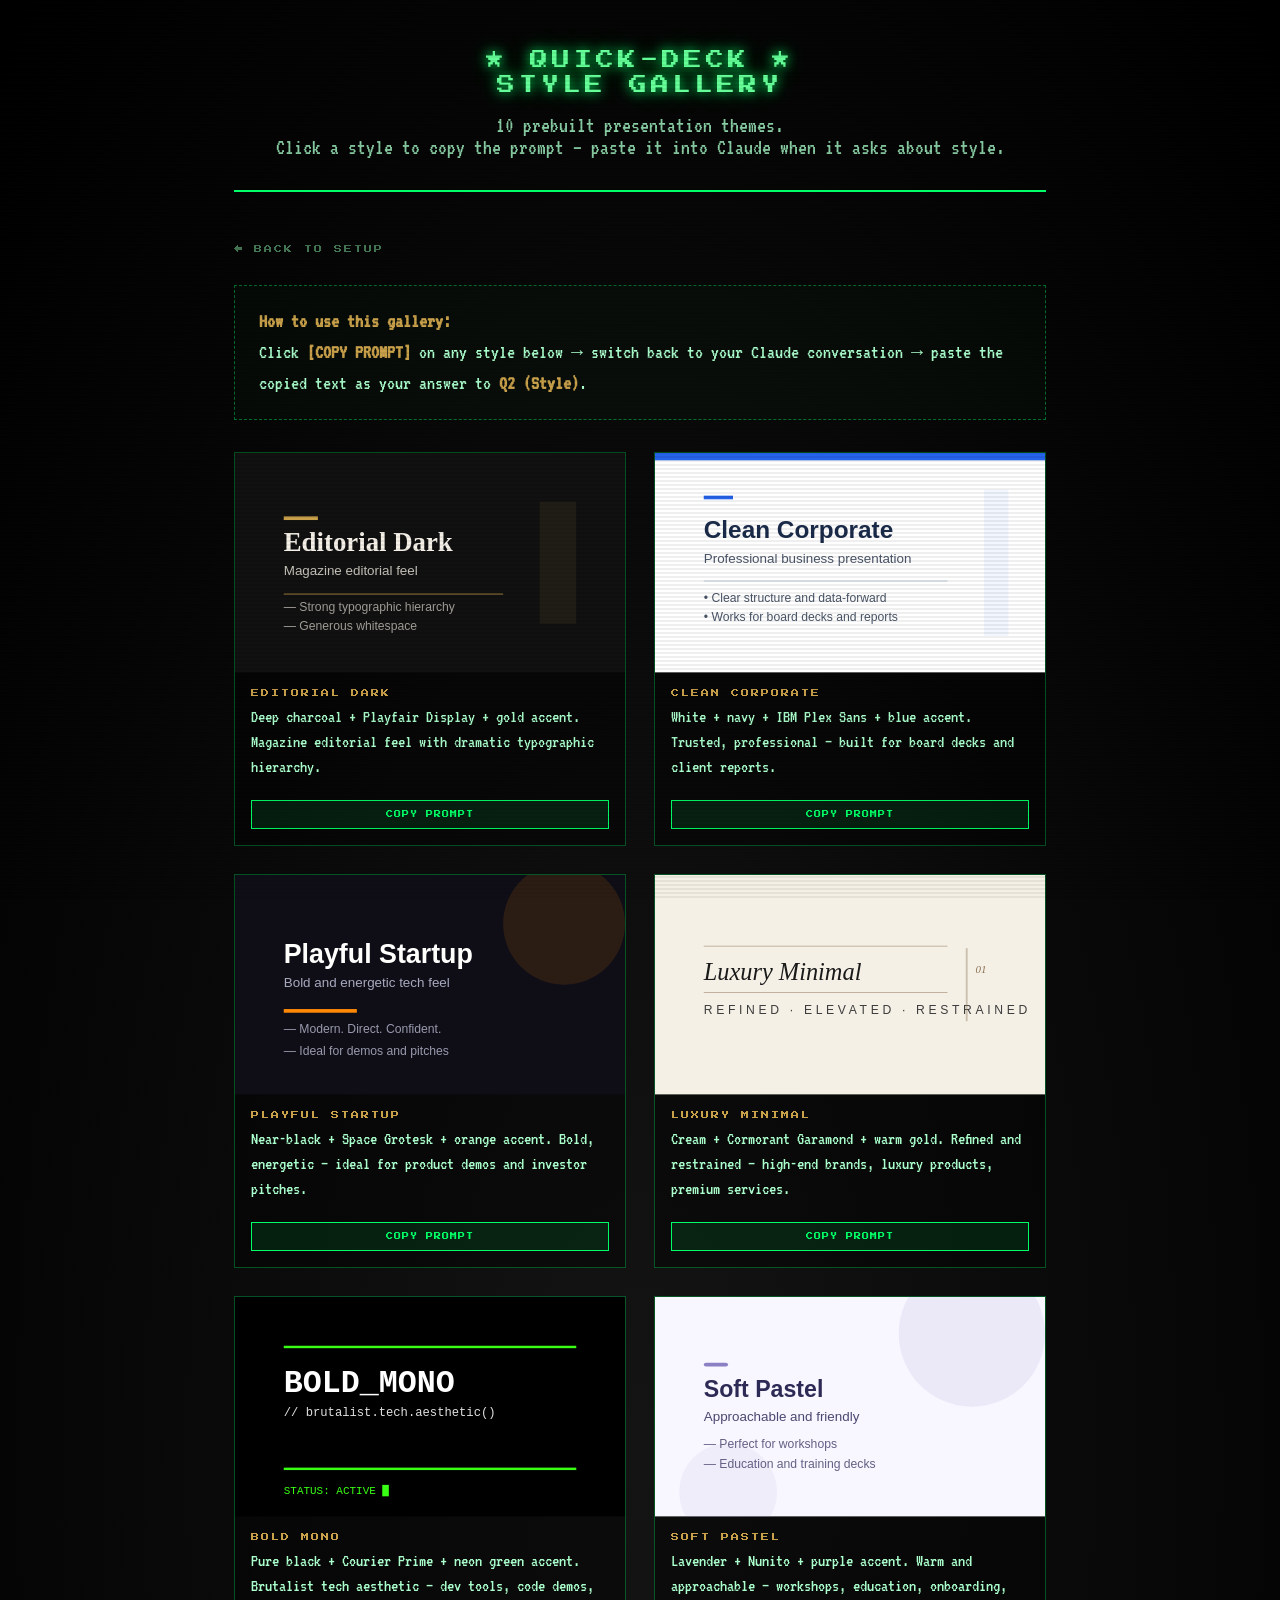
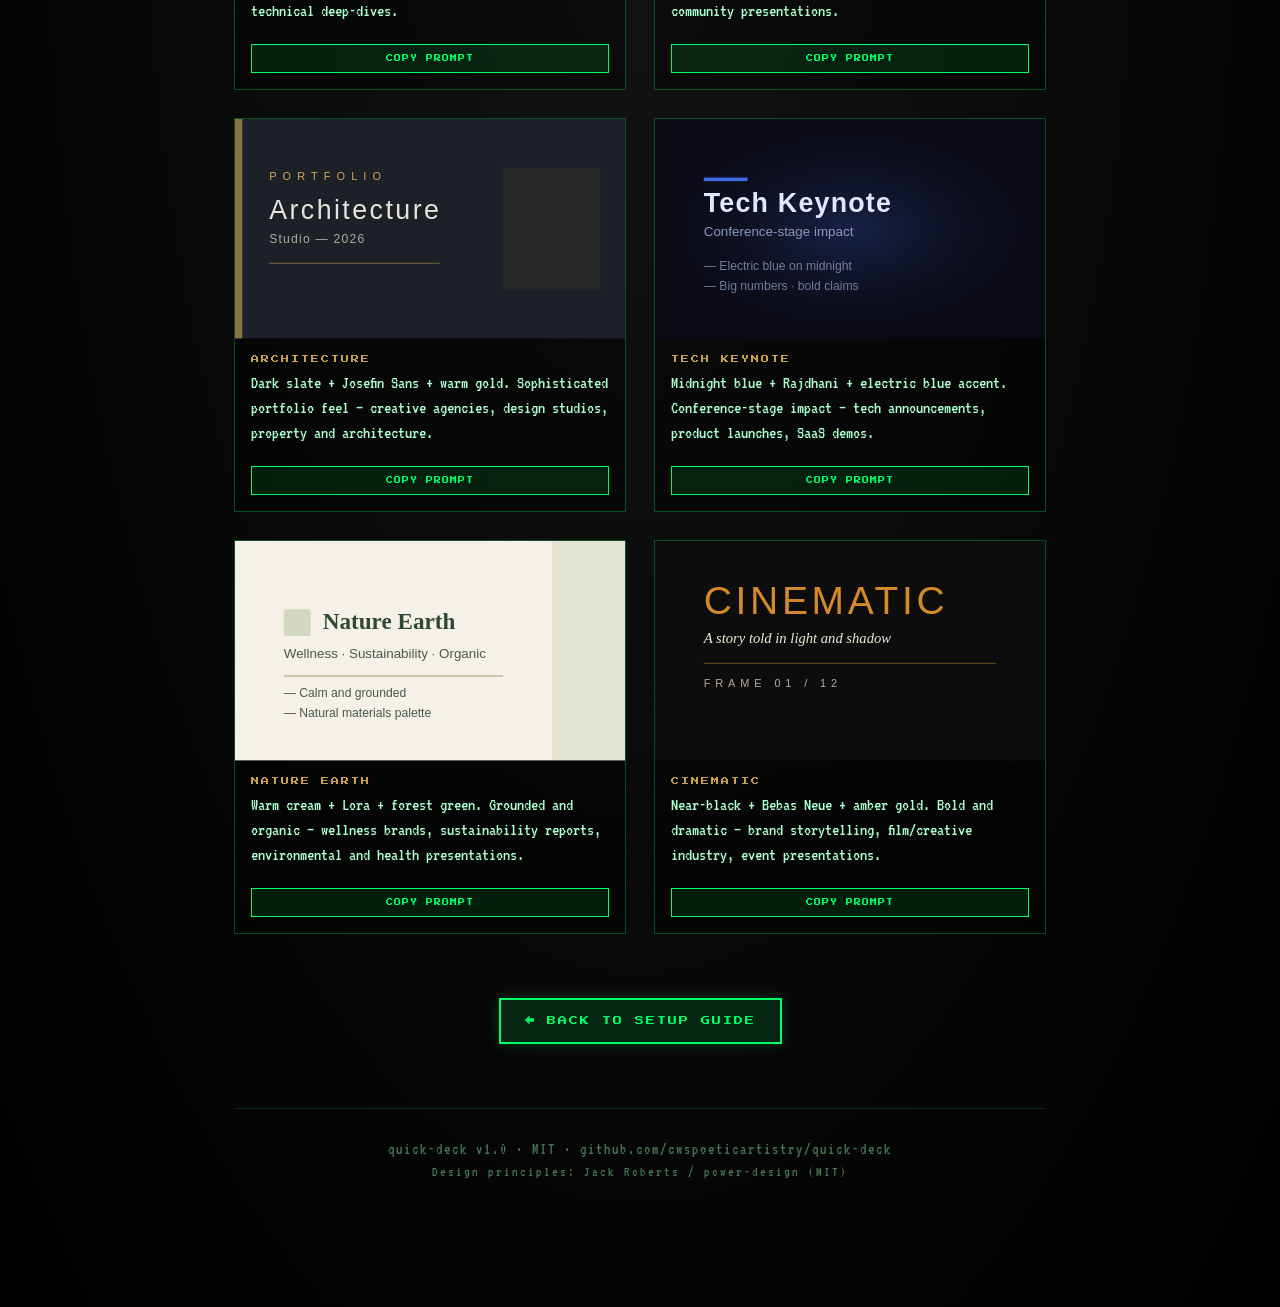
==== docs/styles.html @ 5f42e937 "Initial quick-deck skill + setup site Three artefacts: quick-deck.md (portable skill), docs/index.ht" ====
<!DOCTYPE html>
<html lang="en">
<head>
<meta charset="utf-8">
<meta name="viewport" content="width=device-width, initial-scale=1">
<title>quick-deck — Style Gallery</title>
<link rel="stylesheet" href="style.css">
<style>
.gallery-grid {
  display: grid;
  grid-template-columns: repeat(auto-fill, minmax(340px, 1fr));
  gap: 28px;
  margin-top: 24px;
}
.style-card {
  border: 1px solid rgba(0,255,102,0.3);
  overflow: hidden;
  background: rgba(0,0,0,0.4);
  display: flex;
  flex-direction: column;
  transition: border-color 0.15s, box-shadow 0.15s;
  cursor: pointer;
}
.style-card:hover {
  border-color: #c9a14a;
  box-shadow: 0 0 20px rgba(201,161,74,0.2);
}
.style-thumb {
  width: 100%;
  display: block;
  aspect-ratio: 16/9;
}
.style-info {
  padding: 16px;
  flex: 1;
  display: flex;
  flex-direction: column;
  gap: 8px;
}
.style-name {
  font-family: 'Press Start 2P', monospace;
  font-size: 8px;
  letter-spacing: 2px;
  color: #c9a14a;
}
.style-desc { font-size: 18px; color: #aaffcc; line-height: 1.4; }
.style-copy-btn {
  margin-top: 12px;
  font-family: 'Press Start 2P', monospace;
  font-size: 7px;
  letter-spacing: 1px;
  background: rgba(0,255,102,0.1);
  border: 1px solid #00ff66;
  color: #00ff66;
  padding: 10px 14px;
  cursor: pointer;
  width: 100%;
  text-align: center;
  transition: background 0.15s;
}
.style-copy-btn:hover { background: rgba(0,255,102,0.25); }
.style-copy-btn.copied { color: #c9a14a; border-color: #c9a14a; }
.instruction-banner {
  border: 1px dashed rgba(0,255,102,0.4);
  padding: 20px 24px;
  margin-bottom: 32px;
  font-size: 20px;
  color: #aaffcc;
  line-height: 1.55;
  background: rgba(0,255,102,0.02);
}
.instruction-banner strong { color: #c9a14a; }
.back-link {
  display: inline-block;
  font-family: 'Press Start 2P', monospace;
  font-size: 8px;
  color: #447755;
  text-decoration: none;
  letter-spacing: 2px;
  margin-bottom: 32px;
}
.back-link:hover { color: #00ff66; }
</style>
</head>
<body>
<div class="page">

  <header class="site-header">
    <div class="site-title">★ QUICK-DECK ★<br>STYLE GALLERY</div>
    <p class="site-sub">10 prebuilt presentation themes.<br>Click a style to copy the prompt — paste it into Claude when it asks about style.</p>
  </header>

  <a class="back-link" href="index.html">← BACK TO SETUP</a>

  <div class="instruction-banner">
    <strong>How to use this gallery:</strong><br>
    Click <strong>[COPY PROMPT]</strong> on any style below → switch back to your Claude conversation → paste the copied text as your answer to <strong>Q2 (Style)</strong>.
  </div>

  <div class="gallery-grid">

    <!-- 1. EDITORIAL DARK -->
    <div class="style-card">
      <svg class="style-thumb" viewBox="0 0 320 180" xmlns="http://www.w3.org/2000/svg">
        <rect width="320" height="180" fill="#111111"/>
        <rect x="40" y="52" width="28" height="3" fill="#c9a14a"/>
        <text x="40" y="80" font-family="Georgia,serif" font-size="22" fill="#f5f0e8" font-weight="bold">Editorial Dark</text>
        <text x="40" y="100" font-family="Arial,sans-serif" font-size="11" fill="#c8c4bc">Magazine editorial feel</text>
        <rect x="40" y="115" width="180" height="1.5" fill="#c9a14a" opacity="0.4"/>
        <text x="40" y="130" font-family="Arial,sans-serif" font-size="10" fill="#c8c4bc" opacity="0.8">— Strong typographic hierarchy</text>
        <text x="40" y="145" font-family="Arial,sans-serif" font-size="10" fill="#c8c4bc" opacity="0.8">— Generous whitespace</text>
        <rect x="250" y="40" width="30" height="100" fill="#c9a14a" opacity="0.08"/>
      </svg>
      <div class="style-info">
        <div class="style-name">EDITORIAL DARK</div>
        <div class="style-desc">Deep charcoal + Playfair Display + gold accent. Magazine editorial feel with dramatic typographic hierarchy.</div>
        <button class="style-copy-btn" onclick="copyStyle(this, 'Use the &quot;Editorial Dark&quot; style: deep charcoal (#111111) background, Playfair Display headings (cream #f5f0e8), Inter body text (warm gray #c8c4bc), gold accent (#c9a14a). Magazine editorial feel, generous whitespace, strong typographic hierarchy.')">COPY PROMPT</button>
      </div>
    </div>

    <!-- 2. CLEAN CORPORATE -->
    <div class="style-card">
      <svg class="style-thumb" viewBox="0 0 320 180" xmlns="http://www.w3.org/2000/svg">
        <rect width="320" height="180" fill="#ffffff"/>
        <rect x="0" y="0" width="320" height="6" fill="#2563eb"/>
        <rect x="40" y="35" width="24" height="3" fill="#2563eb"/>
        <text x="40" y="70" font-family="Arial,sans-serif" font-size="20" fill="#1a2b4a" font-weight="bold">Clean Corporate</text>
        <text x="40" y="90" font-family="Arial,sans-serif" font-size="11" fill="#4a5568">Professional business presentation</text>
        <line x1="40" y1="105" x2="240" y2="105" stroke="#e2e8f0" stroke-width="1.5"/>
        <text x="40" y="122" font-family="Arial,sans-serif" font-size="10" fill="#4a5568">• Clear structure and data-forward</text>
        <text x="40" y="138" font-family="Arial,sans-serif" font-size="10" fill="#4a5568">• Works for board decks and reports</text>
        <rect x="270" y="30" width="20" height="120" fill="#2563eb" opacity="0.06"/>
      </svg>
      <div class="style-info">
        <div class="style-name">CLEAN CORPORATE</div>
        <div class="style-desc">White + navy + IBM Plex Sans + blue accent. Trusted, professional — built for board decks and client reports.</div>
        <button class="style-copy-btn" onclick="copyStyle(this, 'Use the &quot;Clean Corporate&quot; style: white (#ffffff) background, IBM Plex Sans headings (dark navy #1a2b4a), body text slate gray (#4a5568), blue accent (#2563eb). Professional business feel, clean lines, data-forward layout.')">COPY PROMPT</button>
      </div>
    </div>

    <!-- 3. PLAYFUL STARTUP -->
    <div class="style-card">
      <svg class="style-thumb" viewBox="0 0 320 180" xmlns="http://www.w3.org/2000/svg">
        <rect width="320" height="180" fill="#0f0e17"/>
        <circle cx="270" cy="40" r="50" fill="#ff8906" opacity="0.12"/>
        <text x="40" y="72" font-family="Arial,sans-serif" font-size="22" fill="#fffffe" font-weight="bold">Playful Startup</text>
        <text x="40" y="92" font-family="Arial,sans-serif" font-size="11" fill="#a7a9be">Bold and energetic tech feel</text>
        <rect x="40" y="110" width="60" height="3" fill="#ff8906"/>
        <text x="40" y="130" font-family="Arial,sans-serif" font-size="10" fill="#a7a9be" opacity="0.9">— Modern. Direct. Confident.</text>
        <text x="40" y="148" font-family="Arial,sans-serif" font-size="10" fill="#a7a9be" opacity="0.9">— Ideal for demos and pitches</text>
      </svg>
      <div class="style-info">
        <div class="style-name">PLAYFUL STARTUP</div>
        <div class="style-desc">Near-black + Space Grotesk + orange accent. Bold, energetic — ideal for product demos and investor pitches.</div>
        <button class="style-copy-btn" onclick="copyStyle(this, 'Use the &quot;Playful Startup&quot; style: near-black (#0f0e17) background, Space Grotesk headings (off-white #fffffe), body text muted blue-gray (#a7a9be), orange accent (#ff8906). Bold and energetic tech feel, confident layouts, ideal for demos and pitches.')">COPY PROMPT</button>
      </div>
    </div>

    <!-- 4. LUXURY MINIMAL -->
    <div class="style-card">
      <svg class="style-thumb" viewBox="0 0 320 180" xmlns="http://www.w3.org/2000/svg">
        <rect width="320" height="180" fill="#f5f0e6"/>
        <rect x="40" y="58" width="200" height="0.8" fill="#8b7355" opacity="0.5"/>
        <text x="40" y="86" font-family="Georgia,serif" font-size="20" fill="#1a1a1a" font-style="italic">Luxury Minimal</text>
        <rect x="40" y="96" width="200" height="0.8" fill="#8b7355" opacity="0.5"/>
        <text x="40" y="114" font-family="Arial,sans-serif" font-size="10" fill="#3d3d3d" letter-spacing="3">REFINED · ELEVATED · RESTRAINED</text>
        <rect x="255" y="60" width="1.5" height="60" fill="#8b7355" opacity="0.4"/>
        <text x="263" y="80" font-family="Georgia,serif" font-size="9" fill="#8b7355" font-style="italic">01</text>
      </svg>
      <div class="style-info">
        <div class="style-name">LUXURY MINIMAL</div>
        <div class="style-desc">Cream + Cormorant Garamond + warm gold. Refined and restrained — high-end brands, luxury products, premium services.</div>
        <button class="style-copy-btn" onclick="copyStyle(this, 'Use the &quot;Luxury Minimal&quot; style: warm cream (#f5f0e6) background, Cormorant Garamond headings (near-black #1a1a1a), Montserrat body text (charcoal #3d3d3d), warm taupe accent (#8b7355). Refined, restrained, elevated — ideal for luxury brands and premium services.')">COPY PROMPT</button>
      </div>
    </div>

    <!-- 5. BOLD MONO -->
    <div class="style-card">
      <svg class="style-thumb" viewBox="0 0 320 180" xmlns="http://www.w3.org/2000/svg">
        <rect width="320" height="180" fill="#000000"/>
        <rect x="40" y="40" width="240" height="2" fill="#39ff14"/>
        <text x="40" y="78" font-family="Courier New,monospace" font-size="26" fill="#ffffff" font-weight="bold">BOLD_MONO</text>
        <text x="40" y="98" font-family="Courier New,monospace" font-size="10" fill="#e0e0e0">// brutalist.tech.aesthetic()</text>
        <rect x="40" y="140" width="240" height="2" fill="#39ff14"/>
        <text x="40" y="162" font-family="Courier New,monospace" font-size="9" fill="#39ff14">STATUS: ACTIVE █</text>
      </svg>
      <div class="style-info">
        <div class="style-name">BOLD MONO</div>
        <div class="style-desc">Pure black + Courier Prime + neon green accent. Brutalist tech aesthetic — dev tools, code demos, technical deep-dives.</div>
        <button class="style-copy-btn" onclick="copyStyle(this, 'Use the &quot;Bold Mono&quot; style: pure black (#000000) background, Courier Prime headings (white #ffffff), body text light gray (#e0e0e0), neon green accent (#39ff14). Brutalist monospace aesthetic, minimal decoration, high contrast. Ideal for technical and developer-focused presentations.')">COPY PROMPT</button>
      </div>
    </div>

    <!-- 6. SOFT PASTEL -->
    <div class="style-card">
      <svg class="style-thumb" viewBox="0 0 320 180" xmlns="http://www.w3.org/2000/svg">
        <rect width="320" height="180" fill="#f8f6ff"/>
        <circle cx="260" cy="30" r="60" fill="#8b80c4" opacity="0.12"/>
        <circle cx="60" cy="160" r="40" fill="#8b80c4" opacity="0.08"/>
        <rect x="40" y="54" width="20" height="3" fill="#8b80c4" rx="2"/>
        <text x="40" y="82" font-family="Arial,sans-serif" font-size="19" fill="#2d2b55" font-weight="600">Soft Pastel</text>
        <text x="40" y="102" font-family="Arial,sans-serif" font-size="11" fill="#4a4870">Approachable and friendly</text>
        <text x="40" y="124" font-family="Arial,sans-serif" font-size="10" fill="#4a4870" opacity="0.85">— Perfect for workshops</text>
        <text x="40" y="140" font-family="Arial,sans-serif" font-size="10" fill="#4a4870" opacity="0.85">— Education and training decks</text>
      </svg>
      <div class="style-info">
        <div class="style-name">SOFT PASTEL</div>
        <div class="style-desc">Lavender + Nunito + purple accent. Warm and approachable — workshops, education, onboarding, community presentations.</div>
        <button class="style-copy-btn" onclick="copyStyle(this, 'Use the &quot;Soft Pastel&quot; style: soft lavender-white (#f8f6ff) background, Nunito headings (deep purple #2d2b55), DM Sans body text (medium purple #4a4870), muted purple accent (#8b80c4). Approachable, friendly, warm — ideal for workshops, education, and training decks.')">COPY PROMPT</button>
      </div>
    </div>

    <!-- 7. ARCHITECTURE -->
    <div class="style-card">
      <svg class="style-thumb" viewBox="0 0 320 180" xmlns="http://www.w3.org/2000/svg">
        <rect width="320" height="180" fill="#1c2128"/>
        <rect x="0" y="0" width="6" height="180" fill="#d4a853" opacity="0.6"/>
        <text x="28" y="50" font-family="Arial,sans-serif" font-size="9" fill="#d4a853" letter-spacing="5" text-transform="uppercase">PORTFOLIO</text>
        <text x="28" y="82" font-family="Arial,sans-serif" font-size="22" fill="#e8e3d8" font-weight="300" letter-spacing="2">Architecture</text>
        <text x="28" y="102" font-family="Arial,sans-serif" font-size="10" fill="#b0aa9e" letter-spacing="1">Studio — 2026</text>
        <rect x="28" y="118" width="140" height="0.8" fill="#d4a853" opacity="0.5"/>
        <rect x="220" y="40" width="80" height="100" fill="#d4a853" opacity="0.05"/>
      </svg>
      <div class="style-info">
        <div class="style-name">ARCHITECTURE</div>
        <div class="style-desc">Dark slate + Josefin Sans + warm gold. Sophisticated portfolio feel — creative agencies, design studios, property and architecture.</div>
        <button class="style-copy-btn" onclick="copyStyle(this, 'Use the &quot;Architecture&quot; style: dark slate (#1c2128) background, Josefin Sans headings (warm white #e8e3d8), body text warm gray (#b0aa9e), gold accent (#d4a853). Sophisticated editorial portfolio feel with clean geometric lines. Ideal for creative agencies, design studios, and architecture presentations.')">COPY PROMPT</button>
      </div>
    </div>

    <!-- 8. TECH KEYNOTE -->
    <div class="style-card">
      <svg class="style-thumb" viewBox="0 0 320 180" xmlns="http://www.w3.org/2000/svg">
        <rect width="320" height="180" fill="#0a0a14"/>
        <defs>
          <radialGradient id="tg" cx="50%" cy="50%" r="60%">
            <stop offset="0%" stop-color="#4169e1" stop-opacity="0.25"/>
            <stop offset="100%" stop-color="#0a0a14" stop-opacity="0"/>
          </radialGradient>
        </defs>
        <rect width="320" height="180" fill="url(#tg)"/>
        <rect x="40" y="48" width="36" height="3" fill="#4169e1"/>
        <text x="40" y="76" font-family="Arial,sans-serif" font-size="22" fill="#e0e8ff" font-weight="700" letter-spacing="1">Tech Keynote</text>
        <text x="40" y="96" font-family="Arial,sans-serif" font-size="11" fill="#8899bb">Conference-stage impact</text>
        <text x="40" y="124" font-family="Arial,sans-serif" font-size="10" fill="#8899bb" opacity="0.8">— Electric blue on midnight</text>
        <text x="40" y="140" font-family="Arial,sans-serif" font-size="10" fill="#8899bb" opacity="0.8">— Big numbers · bold claims</text>
      </svg>
      <div class="style-info">
        <div class="style-name">TECH KEYNOTE</div>
        <div class="style-desc">Midnight blue + Rajdhani + electric blue accent. Conference-stage impact — tech announcements, product launches, SaaS demos.</div>
        <button class="style-copy-btn" onclick="copyStyle(this, 'Use the &quot;Tech Keynote&quot; style: midnight near-black (#0a0a14) background, Rajdhani headings (pale blue #e0e8ff), Inter body text (steel blue #8899bb), electric blue accent (#4169e1). Conference keynote energy with strong visual impact. Ideal for tech announcements, product launches, and SaaS demos.')">COPY PROMPT</button>
      </div>
    </div>

    <!-- 9. NATURE EARTH -->
    <div class="style-card">
      <svg class="style-thumb" viewBox="0 0 320 180" xmlns="http://www.w3.org/2000/svg">
        <rect width="320" height="180" fill="#f5f0e8"/>
        <rect x="260" y="0" width="60" height="180" fill="#6b8f4e" opacity="0.12"/>
        <rect x="40" y="56" width="22" height="22" fill="#6b8f4e" opacity="0.25" rx="2"/>
        <text x="72" y="72" font-family="Georgia,serif" font-size="19" fill="#2d4a2d" font-weight="600">Nature Earth</text>
        <text x="40" y="96" font-family="Arial,sans-serif" font-size="11" fill="#4a5a42">Wellness · Sustainability · Organic</text>
        <rect x="40" y="110" width="180" height="1.5" fill="#6b8f4e" opacity="0.4"/>
        <text x="40" y="128" font-family="Arial,sans-serif" font-size="10" fill="#4a5a42">— Calm and grounded</text>
        <text x="40" y="144" font-family="Arial,sans-serif" font-size="10" fill="#4a5a42">— Natural materials palette</text>
      </svg>
      <div class="style-info">
        <div class="style-name">NATURE EARTH</div>
        <div class="style-desc">Warm cream + Lora + forest green. Grounded and organic — wellness brands, sustainability reports, environmental and health presentations.</div>
        <button class="style-copy-btn" onclick="copyStyle(this, 'Use the &quot;Nature Earth&quot; style: warm cream (#f5f0e8) background, Lora headings (deep forest green #2d4a2d), Raleway body text (sage green #4a5a42), leaf green accent (#6b8f4e). Calm, grounded, organic feel. Ideal for wellness brands, sustainability reports, and health/environmental presentations.')">COPY PROMPT</button>
      </div>
    </div>

    <!-- 10. CINEMATIC -->
    <div class="style-card">
      <svg class="style-thumb" viewBox="0 0 320 180" xmlns="http://www.w3.org/2000/svg">
        <rect width="320" height="180" fill="#0d0d0d"/>
        <rect x="0" y="0" width="320" height="14" fill="#0d0d0d" opacity="0.9"/>
        <rect x="0" y="166" width="320" height="14" fill="#0d0d0d" opacity="0.9"/>
        <text x="40" y="60" font-family="Impact,Arial Black,sans-serif" font-size="32" fill="#d4892a" letter-spacing="3">CINEMATIC</text>
        <text x="40" y="84" font-family="Georgia,serif" font-size="12" fill="#f0e8d8" font-style="italic">A story told in light and shadow</text>
        <rect x="40" y="100" width="240" height="0.8" fill="#d4892a" opacity="0.5"/>
        <text x="40" y="120" font-family="Arial,sans-serif" font-size="9" fill="#b8aa99" letter-spacing="4">FRAME 01 / 12</text>
      </svg>
      <div class="style-info">
        <div class="style-name">CINEMATIC</div>
        <div class="style-desc">Near-black + Bebas Neue + amber gold. Bold and dramatic — brand storytelling, film/creative industry, event presentations.</div>
        <button class="style-copy-btn" onclick="copyStyle(this, 'Use the &quot;Cinematic&quot; style: near-black (#0d0d0d) background, Bebas Neue headings (warm cream #f0e8d8), Source Serif 4 body text (aged paper #b8aa99), amber gold accent (#d4892a). Bold, dramatic, cinematic feel. Ideal for brand storytelling, creative industry presentations, and event decks.')">COPY PROMPT</button>
      </div>
    </div>

  </div><!-- /gallery-grid -->

  <div style="margin-top:48px; text-align:center;">
    <a class="dl-btn" href="index.html">← BACK TO SETUP GUIDE</a>
  </div>

  <footer>
    <p>quick-deck v1.0 · MIT · <a href="https://github.com/cwspoeticartistry/quick-deck">github.com/cwspoeticartistry/quick-deck</a></p>
    <p style="margin-top:8px; font-size:14px;">Design principles: <a href="https://github.com/ItsssssJack/power-design">Jack Roberts / power-design</a> (MIT)</p>
  </footer>

</div>

<script>
function copyStyle(btn, text) {
  navigator.clipboard.writeText(text).then(() => {
    btn.textContent = '✓ COPIED — PASTE INTO CLAUDE';
    btn.classList.add('copied');
    setTimeout(() => { btn.textContent = 'COPY PROMPT'; btn.classList.remove('copied'); }, 3000);
  }).catch(() => {
    const ta = document.createElement('textarea');
    ta.value = text;
    ta.style.position = 'fixed';
    ta.style.opacity = '0';
    document.body.appendChild(ta);
    ta.select();
    document.execCommand('copy');
    document.body.removeChild(ta);
    btn.textContent = '✓ COPIED — PASTE INTO CLAUDE';
    btn.classList.add('copied');
    setTimeout(() => { btn.textContent = 'COPY PROMPT'; btn.classList.remove('copied'); }, 3000);
  });
}
</script>
</body>
</html>
---- docs/style.css ----
/* quick-deck setup site — shared CRT/arcade theme */

@import url('https://fonts.googleapis.com/css2?family=VT323&family=Press+Start+2P&display=swap');

*, *::before, *::after { box-sizing: border-box; margin: 0; padding: 0; }

html, body {
  min-height: 100vh;
  background: radial-gradient(ellipse at center, #141414 0%, #050505 70%, #000 100%);
  font-family: 'VT323', 'Courier New', monospace;
  color: #00ff66;
  overflow-x: hidden;
}

/* ── SCANLINE OVERLAY ── */
body::before {
  content: "";
  position: fixed; inset: 0;
  background: repeating-linear-gradient(
    0deg,
    rgba(0,0,0,0) 0px, rgba(0,0,0,0) 2px,
    rgba(0,0,0,0.12) 3px, rgba(0,0,0,0) 4px
  );
  pointer-events: none;
  z-index: 9999;
}

/* ── LAYOUT ── */
.page { max-width: 860px; margin: 0 auto; padding: 48px 24px 96px; }

/* ── HEADER ── */
.site-header {
  text-align: center;
  border-bottom: 2px solid #00ff66;
  padding-bottom: 32px;
  margin-bottom: 48px;
}
.site-title {
  font-family: 'Press Start 2P', monospace;
  font-size: 18px;
  letter-spacing: 4px;
  color: #66ff99;
  line-height: 1.4;
  text-shadow: 0 0 12px #00ff66, 0 0 24px rgba(0,255,102,0.4);
}
.site-sub {
  font-size: 22px;
  color: #aaffcc;
  margin-top: 16px;
  opacity: 0.8;
}

/* ── SECTION ── */
.section {
  margin-bottom: 48px;
  border: 1px solid rgba(0,255,102,0.3);
  padding: 32px;
  background: rgba(0,255,102,0.02);
  position: relative;
}
.section::before {
  content: attr(data-label);
  position: absolute;
  top: -14px; left: 24px;
  background: #050505;
  padding: 0 12px;
  font-family: 'Press Start 2P', monospace;
  font-size: 9px;
  letter-spacing: 3px;
  color: #00ff66;
}
.section h2 {
  font-family: 'Press Start 2P', monospace;
  font-size: 11px;
  letter-spacing: 3px;
  color: #66ff99;
  margin-bottom: 24px;
  line-height: 1.6;
}

/* ── TEXT ── */
.txt     { font-size: 22px; line-height: 1.55; color: #c8ffd8; margin-bottom: 12px; }
.txt-dim { font-size: 20px; line-height: 1.5;  color: #88bb99; margin-bottom: 12px; }
.accent  { color: #c9a14a; }
.green   { color: #00ff66; }

/* ── STEPS ── */
.steps { list-style: none; display: flex; flex-direction: column; gap: 16px; padding: 0; }
.steps li { font-size: 20px; color: #c8ffd8; line-height: 1.5; }
.steps li::before { content: "▸ "; color: #00ff66; }
code, .code {
  font-family: 'VT323', monospace;
  background: rgba(0,255,102,0.08);
  border: 1px solid rgba(0,255,102,0.25);
  padding: 2px 8px;
  font-size: 20px;
  color: #aaffcc;
}

/* ── COPY BLOCK ── */
.copy-wrap { margin: 20px 0; }
.copy-label { font-size: 16px; color: #88bb99; letter-spacing: 2px; margin-bottom: 8px; }
.copy-block {
  position: relative;
  background: rgba(0,0,0,0.5);
  border: 1px solid rgba(0,255,102,0.4);
  padding: 16px;
  font-size: 18px;
  color: #aaffcc;
  line-height: 1.5;
  white-space: pre-wrap;
  word-break: break-all;
}
.copy-block pre { white-space: pre-wrap; word-break: break-all; }
.copy-btn {
  position: absolute;
  top: 10px; right: 10px;
  font-family: 'Press Start 2P', monospace;
  font-size: 7px;
  letter-spacing: 1px;
  background: rgba(0,255,102,0.15);
  border: 1px solid #00ff66;
  color: #00ff66;
  padding: 6px 10px;
  cursor: pointer;
  transition: background 0.15s;
}
.copy-btn:hover { background: rgba(0,255,102,0.3); }
.copy-btn.copied { color: #c9a14a; border-color: #c9a14a; }

/* ── DOWNLOAD BUTTON ── */
.dl-btn {
  display: inline-block;
  font-family: 'Press Start 2P', monospace;
  font-size: 9px;
  letter-spacing: 2px;
  background: rgba(0,255,102,0.12);
  border: 2px solid #00ff66;
  color: #00ff66;
  padding: 14px 24px;
  text-decoration: none;
  cursor: pointer;
  margin: 16px 0;
  line-height: 1.6;
  box-shadow: 0 0 12px rgba(0,255,102,0.2);
  transition: background 0.15s, box-shadow 0.15s;
}
.dl-btn:hover {
  background: rgba(0,255,102,0.25);
  box-shadow: 0 0 20px rgba(0,255,102,0.4);
  color: #66ff99;
}

/* ── PATH TABS ── */
.path-grid { display: grid; grid-template-columns: 1fr 1fr; gap: 24px; margin-top: 16px; }
.path-card {
  border: 1px solid rgba(0,255,102,0.35);
  padding: 20px;
  background: rgba(0,0,0,0.3);
}
.path-card h3 {
  font-family: 'Press Start 2P', monospace;
  font-size: 8px;
  letter-spacing: 2px;
  color: #c9a14a;
  margin-bottom: 16px;
  line-height: 1.6;
}
@media (max-width: 600px) {
  .path-grid { grid-template-columns: 1fr; }
  .site-title { font-size: 12px; }
}

/* ── STYLE LINK BUTTON ── */
.gallery-link {
  display: block;
  text-align: center;
  font-family: 'Press Start 2P', monospace;
  font-size: 10px;
  letter-spacing: 2px;
  border: 2px solid #c9a14a;
  color: #c9a14a;
  padding: 20px;
  text-decoration: none;
  margin: 24px 0;
  background: rgba(201,161,74,0.06);
  transition: background 0.15s;
  line-height: 1.6;
}
.gallery-link:hover { background: rgba(201,161,74,0.15); }

/* ── Q PREVIEW ── */
.q-preview {
  border-left: 3px solid #00ff66;
  padding: 16px 20px;
  margin: 16px 0;
  background: rgba(0,255,102,0.03);
}
.q-preview .q-label {
  font-family: 'Press Start 2P', monospace;
  font-size: 8px;
  color: #c9a14a;
  letter-spacing: 2px;
  margin-bottom: 8px;
}
.q-preview .q-text { font-size: 19px; color: #c8ffd8; line-height: 1.5; }

/* ── FOOTER ── */
footer {
  text-align: center;
  padding: 32px 0;
  font-size: 16px;
  color: #447755;
  border-top: 1px solid rgba(0,255,102,0.15);
  margin-top: 48px;
  letter-spacing: 2px;
}
footer a { color: #447755; text-decoration: none; }
footer a:hover { color: #00ff66; }
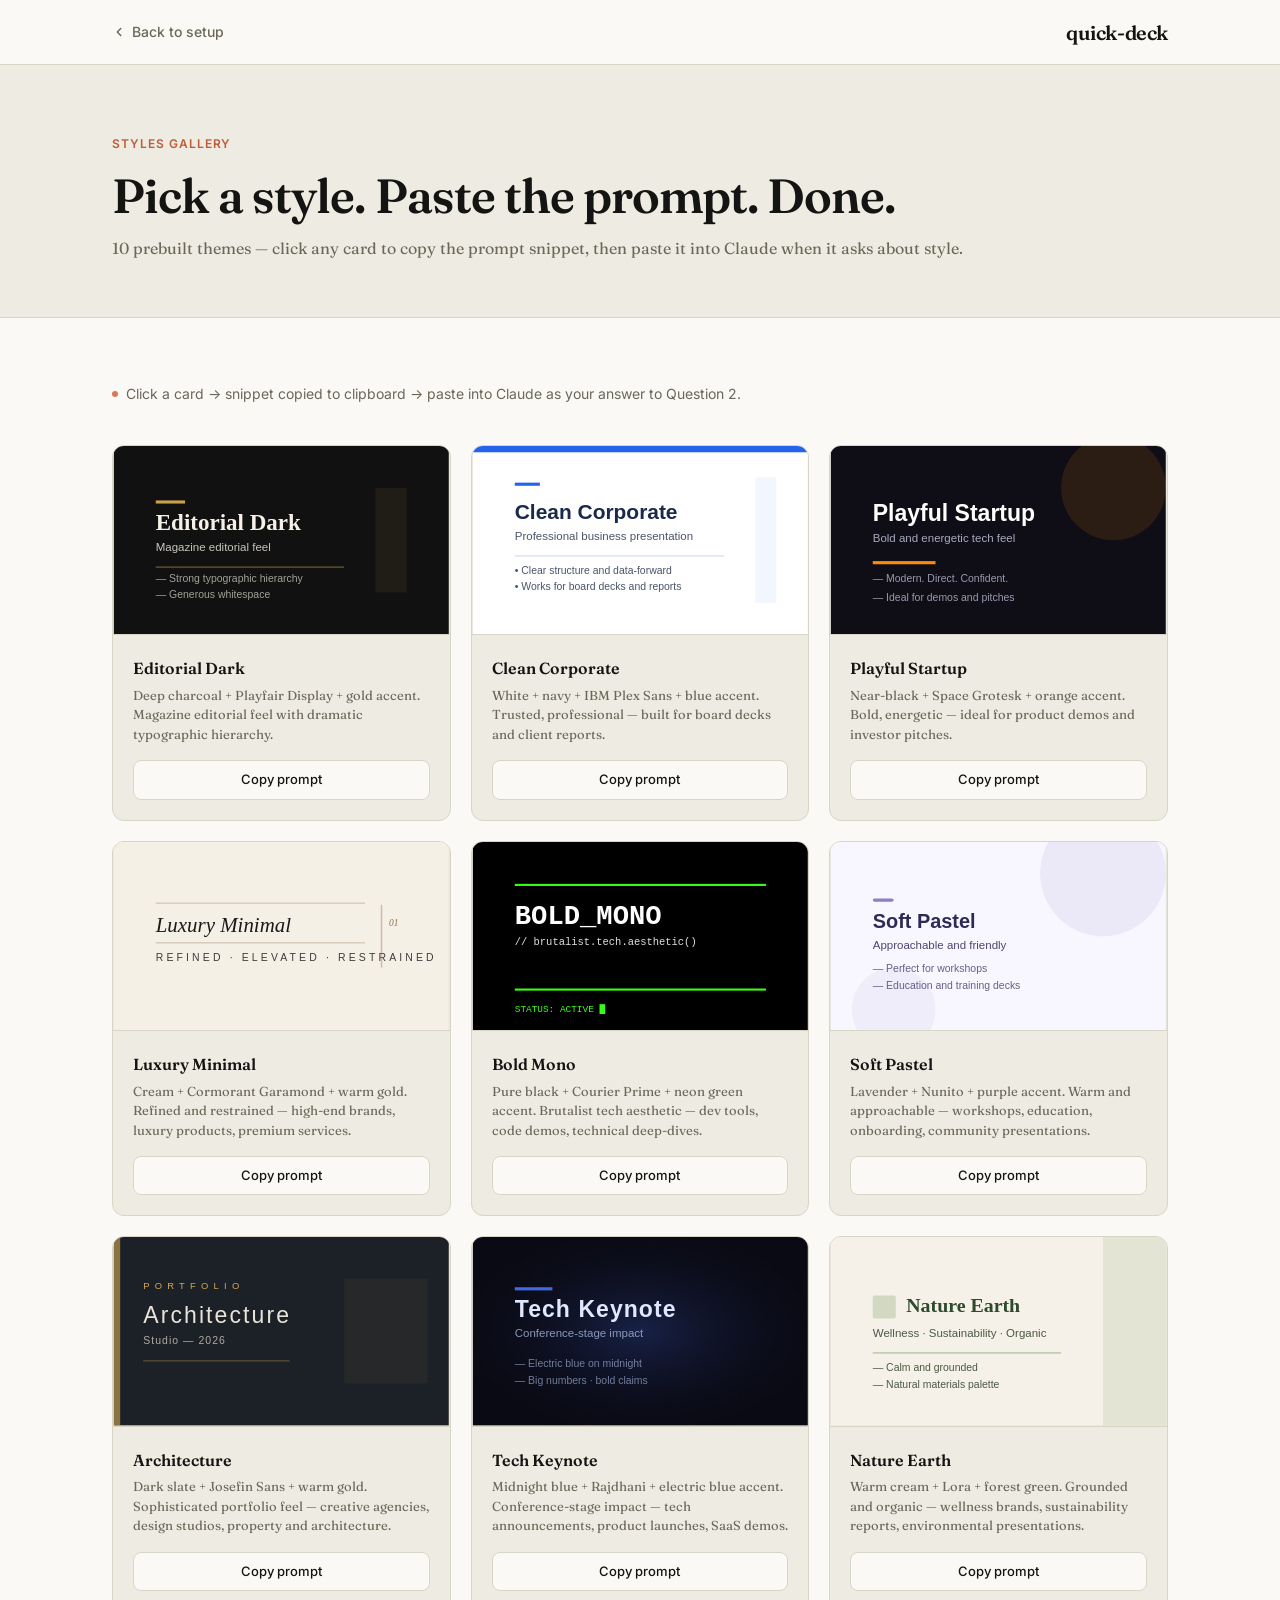
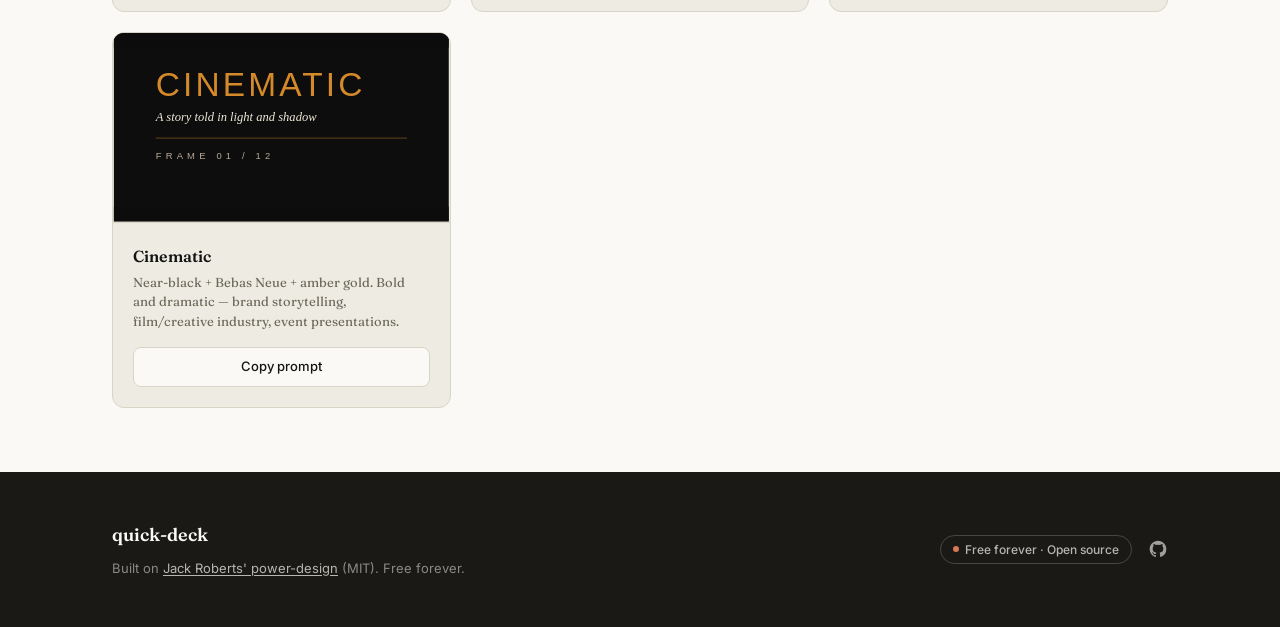
==== commit c193c098: "redesign: claude-branded setup site with interactive cards - Replace CRT/arcade aesthetic with Claud" ====
--- a/docs/styles.html
+++ b/docs/styles.html
@@ -1,327 +1,320 @@
 <!DOCTYPE html>
 <html lang="en">
 <head>
-<meta charset="utf-8">
-<meta name="viewport" content="width=device-width, initial-scale=1">
-<title>quick-deck — Style Gallery</title>
-<link rel="stylesheet" href="style.css">
-<style>
-.gallery-grid {
-  display: grid;
-  grid-template-columns: repeat(auto-fill, minmax(340px, 1fr));
-  gap: 28px;
-  margin-top: 24px;
-}
-.style-card {
-  border: 1px solid rgba(0,255,102,0.3);
-  overflow: hidden;
-  background: rgba(0,0,0,0.4);
-  display: flex;
-  flex-direction: column;
-  transition: border-color 0.15s, box-shadow 0.15s;
-  cursor: pointer;
-}
-.style-card:hover {
-  border-color: #c9a14a;
-  box-shadow: 0 0 20px rgba(201,161,74,0.2);
-}
-.style-thumb {
-  width: 100%;
-  display: block;
-  aspect-ratio: 16/9;
-}
-.style-info {
-  padding: 16px;
-  flex: 1;
-  display: flex;
-  flex-direction: column;
-  gap: 8px;
-}
-.style-name {
-  font-family: 'Press Start 2P', monospace;
-  font-size: 8px;
-  letter-spacing: 2px;
-  color: #c9a14a;
-}
-.style-desc { font-size: 18px; color: #aaffcc; line-height: 1.4; }
-.style-copy-btn {
-  margin-top: 12px;
-  font-family: 'Press Start 2P', monospace;
-  font-size: 7px;
-  letter-spacing: 1px;
-  background: rgba(0,255,102,0.1);
-  border: 1px solid #00ff66;
-  color: #00ff66;
-  padding: 10px 14px;
-  cursor: pointer;
-  width: 100%;
-  text-align: center;
-  transition: background 0.15s;
-}
-.style-copy-btn:hover { background: rgba(0,255,102,0.25); }
-.style-copy-btn.copied { color: #c9a14a; border-color: #c9a14a; }
-.instruction-banner {
-  border: 1px dashed rgba(0,255,102,0.4);
-  padding: 20px 24px;
-  margin-bottom: 32px;
-  font-size: 20px;
-  color: #aaffcc;
-  line-height: 1.55;
-  background: rgba(0,255,102,0.02);
-}
-.instruction-banner strong { color: #c9a14a; }
-.back-link {
-  display: inline-block;
-  font-family: 'Press Start 2P', monospace;
-  font-size: 8px;
-  color: #447755;
-  text-decoration: none;
-  letter-spacing: 2px;
-  margin-bottom: 32px;
-}
-.back-link:hover { color: #00ff66; }
-</style>
+  <meta charset="utf-8">
+  <meta name="viewport" content="width=device-width, initial-scale=1">
+  <title>quick-deck — Style Gallery</title>
+  <meta name="description" content="10 prebuilt presentation styles for quick-deck. Click any card to copy a prompt snippet — paste it into Claude when it asks about style.">
+  <link rel="preconnect" href="https://fonts.googleapis.com">
+  <link rel="preconnect" href="https://fonts.gstatic.com" crossorigin>
+  <link rel="stylesheet" href="style.css">
 </head>
 <body>
-<div class="page">
-
-  <header class="site-header">
-    <div class="site-title">★ QUICK-DECK ★<br>STYLE GALLERY</div>
-    <p class="site-sub">10 prebuilt presentation themes.<br>Click a style to copy the prompt — paste it into Claude when it asks about style.</p>
-  </header>
-
-  <a class="back-link" href="index.html">← BACK TO SETUP</a>
-
-  <div class="instruction-banner">
-    <strong>How to use this gallery:</strong><br>
-    Click <strong>[COPY PROMPT]</strong> on any style below → switch back to your Claude conversation → paste the copied text as your answer to <strong>Q2 (Style)</strong>.
+
+<a class="skip-link" href="#main">Skip to content</a>
+
+<!-- ── Mini nav ──────────────────────────────────────────────────── -->
+<nav class="mini-nav" aria-label="Site navigation">
+  <div class="mini-nav-inner">
+    <a class="mini-nav-back" href="index.html">
+      <svg width="14" height="14" viewBox="0 0 24 24" fill="none" stroke="currentColor" stroke-width="2.5" stroke-linecap="round" stroke-linejoin="round" aria-hidden="true"><polyline points="15 18 9 12 15 6"/></svg>
+      Back to setup
+    </a>
+    <span class="nav-wordmark">quick-deck</span>
   </div>
-
-  <div class="gallery-grid">
-
-    <!-- 1. EDITORIAL DARK -->
-    <div class="style-card">
-      <svg class="style-thumb" viewBox="0 0 320 180" xmlns="http://www.w3.org/2000/svg">
-        <rect width="320" height="180" fill="#111111"/>
-        <rect x="40" y="52" width="28" height="3" fill="#c9a14a"/>
-        <text x="40" y="80" font-family="Georgia,serif" font-size="22" fill="#f5f0e8" font-weight="bold">Editorial Dark</text>
-        <text x="40" y="100" font-family="Arial,sans-serif" font-size="11" fill="#c8c4bc">Magazine editorial feel</text>
-        <rect x="40" y="115" width="180" height="1.5" fill="#c9a14a" opacity="0.4"/>
-        <text x="40" y="130" font-family="Arial,sans-serif" font-size="10" fill="#c8c4bc" opacity="0.8">— Strong typographic hierarchy</text>
-        <text x="40" y="145" font-family="Arial,sans-serif" font-size="10" fill="#c8c4bc" opacity="0.8">— Generous whitespace</text>
-        <rect x="250" y="40" width="30" height="100" fill="#c9a14a" opacity="0.08"/>
-      </svg>
-      <div class="style-info">
-        <div class="style-name">EDITORIAL DARK</div>
-        <div class="style-desc">Deep charcoal + Playfair Display + gold accent. Magazine editorial feel with dramatic typographic hierarchy.</div>
-        <button class="style-copy-btn" onclick="copyStyle(this, 'Use the &quot;Editorial Dark&quot; style: deep charcoal (#111111) background, Playfair Display headings (cream #f5f0e8), Inter body text (warm gray #c8c4bc), gold accent (#c9a14a). Magazine editorial feel, generous whitespace, strong typographic hierarchy.')">COPY PROMPT</button>
-      </div>
+</nav>
+
+<!-- ── Hero ──────────────────────────────────────────────────────── -->
+<header class="gallery-hero" id="main">
+  <div class="container">
+    <span class="hero-eyebrow">Styles gallery</span>
+    <h1>Pick a style. Paste the prompt. Done.</h1>
+    <p>10 prebuilt themes — click any card to copy the prompt snippet, then paste it into Claude when it asks about style.</p>
+  </div>
+</header>
+
+<!-- ── Gallery ───────────────────────────────────────────────────── -->
+<section class="gallery-section" aria-labelledby="gallery-heading">
+  <div class="container">
+    <p class="gallery-helper" id="gallery-heading">
+      Click a card → snippet copied to clipboard → paste into Claude as your answer to Question 2.
+    </p>
+
+    <div class="style-grid" role="list">
+
+      <!-- 1. EDITORIAL DARK -->
+      <div class="style-card fade-in" role="listitem">
+        <div class="style-card-thumb">
+          <svg viewBox="0 0 320 180" xmlns="http://www.w3.org/2000/svg">
+            <rect width="320" height="180" fill="#111111"/>
+            <rect x="40" y="52" width="28" height="3" fill="#c9a14a"/>
+            <text x="40" y="80" font-family="Georgia,serif" font-size="22" fill="#f5f0e8" font-weight="bold">Editorial Dark</text>
+            <text x="40" y="100" font-family="Arial,sans-serif" font-size="11" fill="#c8c4bc">Magazine editorial feel</text>
+            <rect x="40" y="115" width="180" height="1.5" fill="#c9a14a" opacity="0.4"/>
+            <text x="40" y="130" font-family="Arial,sans-serif" font-size="10" fill="#c8c4bc" opacity="0.8">— Strong typographic hierarchy</text>
+            <text x="40" y="145" font-family="Arial,sans-serif" font-size="10" fill="#c8c4bc" opacity="0.8">— Generous whitespace</text>
+            <rect x="250" y="40" width="30" height="100" fill="#c9a14a" opacity="0.08"/>
+          </svg>
+        </div>
+        <div class="style-card-body">
+          <div class="style-card-name">Editorial Dark</div>
+          <div class="style-card-desc">Deep charcoal + Playfair Display + gold accent. Magazine editorial feel with dramatic typographic hierarchy.</div>
+          <button class="copy-prompt-btn" onclick="copyPrompt(this,'Use the &quot;Editorial Dark&quot; style: deep charcoal (#111111) background, Playfair Display headings (cream #f5f0e8), Inter body text (warm gray #c8c4bc), gold accent (#c9a14a). Magazine editorial feel, generous whitespace, strong typographic hierarchy.')" aria-label="Copy Editorial Dark style prompt">Copy prompt</button>
+        </div>
+      </div>
+
+      <!-- 2. CLEAN CORPORATE -->
+      <div class="style-card fade-in" role="listitem">
+        <div class="style-card-thumb">
+          <svg viewBox="0 0 320 180" xmlns="http://www.w3.org/2000/svg">
+            <rect width="320" height="180" fill="#ffffff"/>
+            <rect x="0" y="0" width="320" height="6" fill="#2563eb"/>
+            <rect x="40" y="35" width="24" height="3" fill="#2563eb"/>
+            <text x="40" y="70" font-family="Arial,sans-serif" font-size="20" fill="#1a2b4a" font-weight="bold">Clean Corporate</text>
+            <text x="40" y="90" font-family="Arial,sans-serif" font-size="11" fill="#4a5568">Professional business presentation</text>
+            <line x1="40" y1="105" x2="240" y2="105" stroke="#e2e8f0" stroke-width="1.5"/>
+            <text x="40" y="122" font-family="Arial,sans-serif" font-size="10" fill="#4a5568">• Clear structure and data-forward</text>
+            <text x="40" y="138" font-family="Arial,sans-serif" font-size="10" fill="#4a5568">• Works for board decks and reports</text>
+            <rect x="270" y="30" width="20" height="120" fill="#2563eb" opacity="0.06"/>
+          </svg>
+        </div>
+        <div class="style-card-body">
+          <div class="style-card-name">Clean Corporate</div>
+          <div class="style-card-desc">White + navy + IBM Plex Sans + blue accent. Trusted, professional — built for board decks and client reports.</div>
+          <button class="copy-prompt-btn" onclick="copyPrompt(this,'Use the &quot;Clean Corporate&quot; style: white (#ffffff) background, IBM Plex Sans headings (dark navy #1a2b4a), body text slate gray (#4a5568), blue accent (#2563eb). Professional business feel, clean lines, data-forward layout.')" aria-label="Copy Clean Corporate style prompt">Copy prompt</button>
+        </div>
+      </div>
+
+      <!-- 3. PLAYFUL STARTUP -->
+      <div class="style-card fade-in" role="listitem">
+        <div class="style-card-thumb">
+          <svg viewBox="0 0 320 180" xmlns="http://www.w3.org/2000/svg">
+            <rect width="320" height="180" fill="#0f0e17"/>
+            <circle cx="270" cy="40" r="50" fill="#ff8906" opacity="0.12"/>
+            <text x="40" y="72" font-family="Arial,sans-serif" font-size="22" fill="#fffffe" font-weight="bold">Playful Startup</text>
+            <text x="40" y="92" font-family="Arial,sans-serif" font-size="11" fill="#a7a9be">Bold and energetic tech feel</text>
+            <rect x="40" y="110" width="60" height="3" fill="#ff8906"/>
+            <text x="40" y="130" font-family="Arial,sans-serif" font-size="10" fill="#a7a9be" opacity="0.9">— Modern. Direct. Confident.</text>
+            <text x="40" y="148" font-family="Arial,sans-serif" font-size="10" fill="#a7a9be" opacity="0.9">— Ideal for demos and pitches</text>
+          </svg>
+        </div>
+        <div class="style-card-body">
+          <div class="style-card-name">Playful Startup</div>
+          <div class="style-card-desc">Near-black + Space Grotesk + orange accent. Bold, energetic — ideal for product demos and investor pitches.</div>
+          <button class="copy-prompt-btn" onclick="copyPrompt(this,'Use the &quot;Playful Startup&quot; style: near-black (#0f0e17) background, Space Grotesk headings (off-white #fffffe), body text muted blue-gray (#a7a9be), orange accent (#ff8906). Bold and energetic tech feel, confident layouts, ideal for demos and pitches.')" aria-label="Copy Playful Startup style prompt">Copy prompt</button>
+        </div>
+      </div>
+
+      <!-- 4. LUXURY MINIMAL -->
+      <div class="style-card fade-in" role="listitem">
+        <div class="style-card-thumb">
+          <svg viewBox="0 0 320 180" xmlns="http://www.w3.org/2000/svg">
+            <rect width="320" height="180" fill="#f5f0e6"/>
+            <rect x="40" y="58" width="200" height="0.8" fill="#8b7355" opacity="0.5"/>
+            <text x="40" y="86" font-family="Georgia,serif" font-size="20" fill="#1a1a1a" font-style="italic">Luxury Minimal</text>
+            <rect x="40" y="96" width="200" height="0.8" fill="#8b7355" opacity="0.5"/>
+            <text x="40" y="114" font-family="Arial,sans-serif" font-size="10" fill="#3d3d3d" letter-spacing="3">REFINED · ELEVATED · RESTRAINED</text>
+            <rect x="255" y="60" width="1.5" height="60" fill="#8b7355" opacity="0.4"/>
+            <text x="263" y="80" font-family="Georgia,serif" font-size="9" fill="#8b7355" font-style="italic">01</text>
+          </svg>
+        </div>
+        <div class="style-card-body">
+          <div class="style-card-name">Luxury Minimal</div>
+          <div class="style-card-desc">Cream + Cormorant Garamond + warm gold. Refined and restrained — high-end brands, luxury products, premium services.</div>
+          <button class="copy-prompt-btn" onclick="copyPrompt(this,'Use the &quot;Luxury Minimal&quot; style: warm cream (#f5f0e6) background, Cormorant Garamond headings (near-black #1a1a1a), Montserrat body text (charcoal #3d3d3d), warm taupe accent (#8b7355). Refined, restrained, elevated — ideal for luxury brands and premium services.')" aria-label="Copy Luxury Minimal style prompt">Copy prompt</button>
+        </div>
+      </div>
+
+      <!-- 5. BOLD MONO -->
+      <div class="style-card fade-in" role="listitem">
+        <div class="style-card-thumb">
+          <svg viewBox="0 0 320 180" xmlns="http://www.w3.org/2000/svg">
+            <rect width="320" height="180" fill="#000000"/>
+            <rect x="40" y="40" width="240" height="2" fill="#39ff14"/>
+            <text x="40" y="78" font-family="Courier New,monospace" font-size="26" fill="#ffffff" font-weight="bold">BOLD_MONO</text>
+            <text x="40" y="98" font-family="Courier New,monospace" font-size="10" fill="#e0e0e0">// brutalist.tech.aesthetic()</text>
+            <rect x="40" y="140" width="240" height="2" fill="#39ff14"/>
+            <text x="40" y="162" font-family="Courier New,monospace" font-size="9" fill="#39ff14">STATUS: ACTIVE █</text>
+          </svg>
+        </div>
+        <div class="style-card-body">
+          <div class="style-card-name">Bold Mono</div>
+          <div class="style-card-desc">Pure black + Courier Prime + neon green accent. Brutalist tech aesthetic — dev tools, code demos, technical deep-dives.</div>
+          <button class="copy-prompt-btn" onclick="copyPrompt(this,'Use the &quot;Bold Mono&quot; style: pure black (#000000) background, Courier Prime headings (white #ffffff), body text light gray (#e0e0e0), neon green accent (#39ff14). Brutalist monospace aesthetic, minimal decoration, high contrast. Ideal for technical and developer-focused presentations.')" aria-label="Copy Bold Mono style prompt">Copy prompt</button>
+        </div>
+      </div>
+
+      <!-- 6. SOFT PASTEL -->
+      <div class="style-card fade-in" role="listitem">
+        <div class="style-card-thumb">
+          <svg viewBox="0 0 320 180" xmlns="http://www.w3.org/2000/svg">
+            <rect width="320" height="180" fill="#f8f6ff"/>
+            <circle cx="260" cy="30" r="60" fill="#8b80c4" opacity="0.12"/>
+            <circle cx="60" cy="160" r="40" fill="#8b80c4" opacity="0.08"/>
+            <rect x="40" y="54" width="20" height="3" fill="#8b80c4" rx="2"/>
+            <text x="40" y="82" font-family="Arial,sans-serif" font-size="19" fill="#2d2b55" font-weight="600">Soft Pastel</text>
+            <text x="40" y="102" font-family="Arial,sans-serif" font-size="11" fill="#4a4870">Approachable and friendly</text>
+            <text x="40" y="124" font-family="Arial,sans-serif" font-size="10" fill="#4a4870" opacity="0.85">— Perfect for workshops</text>
+            <text x="40" y="140" font-family="Arial,sans-serif" font-size="10" fill="#4a4870" opacity="0.85">— Education and training decks</text>
+          </svg>
+        </div>
+        <div class="style-card-body">
+          <div class="style-card-name">Soft Pastel</div>
+          <div class="style-card-desc">Lavender + Nunito + purple accent. Warm and approachable — workshops, education, onboarding, community presentations.</div>
+          <button class="copy-prompt-btn" onclick="copyPrompt(this,'Use the &quot;Soft Pastel&quot; style: soft lavender-white (#f8f6ff) background, Nunito headings (deep purple #2d2b55), DM Sans body text (medium purple #4a4870), muted purple accent (#8b80c4). Approachable, friendly, warm — ideal for workshops, education, and training decks.')" aria-label="Copy Soft Pastel style prompt">Copy prompt</button>
+        </div>
+      </div>
+
+      <!-- 7. ARCHITECTURE -->
+      <div class="style-card fade-in" role="listitem">
+        <div class="style-card-thumb">
+          <svg viewBox="0 0 320 180" xmlns="http://www.w3.org/2000/svg">
+            <rect width="320" height="180" fill="#1c2128"/>
+            <rect x="0" y="0" width="6" height="180" fill="#d4a853" opacity="0.6"/>
+            <text x="28" y="50" font-family="Arial,sans-serif" font-size="9" fill="#d4a853" letter-spacing="5">PORTFOLIO</text>
+            <text x="28" y="82" font-family="Arial,sans-serif" font-size="22" fill="#e8e3d8" font-weight="300" letter-spacing="2">Architecture</text>
+            <text x="28" y="102" font-family="Arial,sans-serif" font-size="10" fill="#b0aa9e" letter-spacing="1">Studio — 2026</text>
+            <rect x="28" y="118" width="140" height="0.8" fill="#d4a853" opacity="0.5"/>
+            <rect x="220" y="40" width="80" height="100" fill="#d4a853" opacity="0.05"/>
+          </svg>
+        </div>
+        <div class="style-card-body">
+          <div class="style-card-name">Architecture</div>
+          <div class="style-card-desc">Dark slate + Josefin Sans + warm gold. Sophisticated portfolio feel — creative agencies, design studios, property and architecture.</div>
+          <button class="copy-prompt-btn" onclick="copyPrompt(this,'Use the &quot;Architecture&quot; style: dark slate (#1c2128) background, Josefin Sans headings (warm white #e8e3d8), body text warm gray (#b0aa9e), gold accent (#d4a853). Sophisticated editorial portfolio feel with clean geometric lines. Ideal for creative agencies, design studios, and architecture presentations.')" aria-label="Copy Architecture style prompt">Copy prompt</button>
+        </div>
+      </div>
+
+      <!-- 8. TECH KEYNOTE -->
+      <div class="style-card fade-in" role="listitem">
+        <div class="style-card-thumb">
+          <svg viewBox="0 0 320 180" xmlns="http://www.w3.org/2000/svg">
+            <rect width="320" height="180" fill="#0a0a14"/>
+            <defs>
+              <radialGradient id="tg" cx="50%" cy="50%" r="60%">
+                <stop offset="0%" stop-color="#4169e1" stop-opacity="0.25"/>
+                <stop offset="100%" stop-color="#0a0a14" stop-opacity="0"/>
+              </radialGradient>
+            </defs>
+            <rect width="320" height="180" fill="url(#tg)"/>
+            <rect x="40" y="48" width="36" height="3" fill="#4169e1"/>
+            <text x="40" y="76" font-family="Arial,sans-serif" font-size="22" fill="#e0e8ff" font-weight="700" letter-spacing="1">Tech Keynote</text>
+            <text x="40" y="96" font-family="Arial,sans-serif" font-size="11" fill="#8899bb">Conference-stage impact</text>
+            <text x="40" y="124" font-family="Arial,sans-serif" font-size="10" fill="#8899bb" opacity="0.8">— Electric blue on midnight</text>
+            <text x="40" y="140" font-family="Arial,sans-serif" font-size="10" fill="#8899bb" opacity="0.8">— Big numbers · bold claims</text>
+          </svg>
+        </div>
+        <div class="style-card-body">
+          <div class="style-card-name">Tech Keynote</div>
+          <div class="style-card-desc">Midnight blue + Rajdhani + electric blue accent. Conference-stage impact — tech announcements, product launches, SaaS demos.</div>
+          <button class="copy-prompt-btn" onclick="copyPrompt(this,'Use the &quot;Tech Keynote&quot; style: midnight near-black (#0a0a14) background, Rajdhani headings (pale blue #e0e8ff), Inter body text (steel blue #8899bb), electric blue accent (#4169e1). Conference keynote energy with strong visual impact. Ideal for tech announcements, product launches, and SaaS demos.')" aria-label="Copy Tech Keynote style prompt">Copy prompt</button>
+        </div>
+      </div>
+
+      <!-- 9. NATURE EARTH -->
+      <div class="style-card fade-in" role="listitem">
+        <div class="style-card-thumb">
+          <svg viewBox="0 0 320 180" xmlns="http://www.w3.org/2000/svg">
+            <rect width="320" height="180" fill="#f5f0e8"/>
+            <rect x="260" y="0" width="60" height="180" fill="#6b8f4e" opacity="0.12"/>
+            <rect x="40" y="56" width="22" height="22" fill="#6b8f4e" opacity="0.25" rx="2"/>
+            <text x="72" y="72" font-family="Georgia,serif" font-size="19" fill="#2d4a2d" font-weight="600">Nature Earth</text>
+            <text x="40" y="96" font-family="Arial,sans-serif" font-size="11" fill="#4a5a42">Wellness · Sustainability · Organic</text>
+            <rect x="40" y="110" width="180" height="1.5" fill="#6b8f4e" opacity="0.4"/>
+            <text x="40" y="128" font-family="Arial,sans-serif" font-size="10" fill="#4a5a42">— Calm and grounded</text>
+            <text x="40" y="144" font-family="Arial,sans-serif" font-size="10" fill="#4a5a42">— Natural materials palette</text>
+          </svg>
+        </div>
+        <div class="style-card-body">
+          <div class="style-card-name">Nature Earth</div>
+          <div class="style-card-desc">Warm cream + Lora + forest green. Grounded and organic — wellness brands, sustainability reports, environmental presentations.</div>
+          <button class="copy-prompt-btn" onclick="copyPrompt(this,'Use the &quot;Nature Earth&quot; style: warm cream (#f5f0e8) background, Lora headings (deep forest green #2d4a2d), Raleway body text (sage green #4a5a42), leaf green accent (#6b8f4e). Calm, grounded, organic feel. Ideal for wellness brands, sustainability reports, and health/environmental presentations.')" aria-label="Copy Nature Earth style prompt">Copy prompt</button>
+        </div>
+      </div>
+
+      <!-- 10. CINEMATIC -->
+      <div class="style-card fade-in" role="listitem">
+        <div class="style-card-thumb">
+          <svg viewBox="0 0 320 180" xmlns="http://www.w3.org/2000/svg">
+            <rect width="320" height="180" fill="#0d0d0d"/>
+            <rect x="0" y="0" width="320" height="14" fill="#0d0d0d" opacity="0.9"/>
+            <rect x="0" y="166" width="320" height="14" fill="#0d0d0d" opacity="0.9"/>
+            <text x="40" y="60" font-family="Impact,Arial Black,sans-serif" font-size="32" fill="#d4892a" letter-spacing="3">CINEMATIC</text>
+            <text x="40" y="84" font-family="Georgia,serif" font-size="12" fill="#f0e8d8" font-style="italic">A story told in light and shadow</text>
+            <rect x="40" y="100" width="240" height="0.8" fill="#d4892a" opacity="0.5"/>
+            <text x="40" y="120" font-family="Arial,sans-serif" font-size="9" fill="#b8aa99" letter-spacing="4">FRAME 01 / 12</text>
+          </svg>
+        </div>
+        <div class="style-card-body">
+          <div class="style-card-name">Cinematic</div>
+          <div class="style-card-desc">Near-black + Bebas Neue + amber gold. Bold and dramatic — brand storytelling, film/creative industry, event presentations.</div>
+          <button class="copy-prompt-btn" onclick="copyPrompt(this,'Use the &quot;Cinematic&quot; style: near-black (#0d0d0d) background, Bebas Neue headings (warm cream #f0e8d8), Source Serif 4 body text (aged paper #b8aa99), amber gold accent (#d4892a). Bold, dramatic, cinematic feel. Ideal for brand storytelling, creative industry presentations, and event decks.')" aria-label="Copy Cinematic style prompt">Copy prompt</button>
+        </div>
+      </div>
+
     </div>
-
-    <!-- 2. CLEAN CORPORATE -->
-    <div class="style-card">
-      <svg class="style-thumb" viewBox="0 0 320 180" xmlns="http://www.w3.org/2000/svg">
-        <rect width="320" height="180" fill="#ffffff"/>
-        <rect x="0" y="0" width="320" height="6" fill="#2563eb"/>
-        <rect x="40" y="35" width="24" height="3" fill="#2563eb"/>
-        <text x="40" y="70" font-family="Arial,sans-serif" font-size="20" fill="#1a2b4a" font-weight="bold">Clean Corporate</text>
-        <text x="40" y="90" font-family="Arial,sans-serif" font-size="11" fill="#4a5568">Professional business presentation</text>
-        <line x1="40" y1="105" x2="240" y2="105" stroke="#e2e8f0" stroke-width="1.5"/>
-        <text x="40" y="122" font-family="Arial,sans-serif" font-size="10" fill="#4a5568">• Clear structure and data-forward</text>
-        <text x="40" y="138" font-family="Arial,sans-serif" font-size="10" fill="#4a5568">• Works for board decks and reports</text>
-        <rect x="270" y="30" width="20" height="120" fill="#2563eb" opacity="0.06"/>
-      </svg>
-      <div class="style-info">
-        <div class="style-name">CLEAN CORPORATE</div>
-        <div class="style-desc">White + navy + IBM Plex Sans + blue accent. Trusted, professional — built for board decks and client reports.</div>
-        <button class="style-copy-btn" onclick="copyStyle(this, 'Use the &quot;Clean Corporate&quot; style: white (#ffffff) background, IBM Plex Sans headings (dark navy #1a2b4a), body text slate gray (#4a5568), blue accent (#2563eb). Professional business feel, clean lines, data-forward layout.')">COPY PROMPT</button>
-      </div>
+  </div>
+</section>
+
+<!-- ── Footer ─────────────────────────────────────────────────────── -->
+<footer class="site-footer" role="contentinfo">
+  <div class="footer-inner">
+    <div class="footer-left">
+      <span class="footer-wordmark">quick-deck</span>
+      <span class="footer-attr">Built on <a href="https://github.com/ItsssssJack/power-design" target="_blank" rel="noopener">Jack Roberts' power-design</a> (MIT). Free forever.</span>
     </div>
-
-    <!-- 3. PLAYFUL STARTUP -->
-    <div class="style-card">
-      <svg class="style-thumb" viewBox="0 0 320 180" xmlns="http://www.w3.org/2000/svg">
-        <rect width="320" height="180" fill="#0f0e17"/>
-        <circle cx="270" cy="40" r="50" fill="#ff8906" opacity="0.12"/>
-        <text x="40" y="72" font-family="Arial,sans-serif" font-size="22" fill="#fffffe" font-weight="bold">Playful Startup</text>
-        <text x="40" y="92" font-family="Arial,sans-serif" font-size="11" fill="#a7a9be">Bold and energetic tech feel</text>
-        <rect x="40" y="110" width="60" height="3" fill="#ff8906"/>
-        <text x="40" y="130" font-family="Arial,sans-serif" font-size="10" fill="#a7a9be" opacity="0.9">— Modern. Direct. Confident.</text>
-        <text x="40" y="148" font-family="Arial,sans-serif" font-size="10" fill="#a7a9be" opacity="0.9">— Ideal for demos and pitches</text>
-      </svg>
-      <div class="style-info">
-        <div class="style-name">PLAYFUL STARTUP</div>
-        <div class="style-desc">Near-black + Space Grotesk + orange accent. Bold, energetic — ideal for product demos and investor pitches.</div>
-        <button class="style-copy-btn" onclick="copyStyle(this, 'Use the &quot;Playful Startup&quot; style: near-black (#0f0e17) background, Space Grotesk headings (off-white #fffffe), body text muted blue-gray (#a7a9be), orange accent (#ff8906). Bold and energetic tech feel, confident layouts, ideal for demos and pitches.')">COPY PROMPT</button>
-      </div>
+    <div class="footer-right">
+      <span class="footer-pill">Free forever · Open source</span>
+      <a class="footer-github" href="https://github.com/cwspoeticartistry/quick-deck" aria-label="GitHub repository" target="_blank" rel="noopener">
+        <svg width="20" height="20" viewBox="0 0 24 24" fill="currentColor" aria-hidden="true">
+          <path d="M12 2C6.477 2 2 6.484 2 12.017c0 4.425 2.865 8.18 6.839 9.504.5.092.682-.217.682-.483 0-.237-.008-.868-.013-1.703-2.782.605-3.369-1.343-3.369-1.343-.454-1.158-1.11-1.466-1.11-1.466-.908-.62.069-.608.069-.608 1.003.07 1.531 1.032 1.531 1.032.892 1.53 2.341 1.088 2.91.832.092-.647.35-1.088.636-1.338-2.22-.253-4.555-1.113-4.555-4.951 0-1.093.39-1.988 1.029-2.688-.103-.253-.446-1.272.098-2.65 0 0 .84-.27 2.75 1.026A9.564 9.564 0 0 1 12 6.844a9.59 9.59 0 0 1 2.504.337c1.909-1.296 2.747-1.027 2.747-1.027.546 1.379.202 2.398.1 2.651.64.7 1.028 1.595 1.028 2.688 0 3.848-2.339 4.695-4.566 4.943.359.309.678.92.678 1.855 0 1.338-.012 2.419-.012 2.745 0 .268.18.58.688.482A10.02 10.02 0 0 0 22 12.017C22 6.484 17.522 2 12 2z"/>
+        </svg>
+      </a>
     </div>
-
-    <!-- 4. LUXURY MINIMAL -->
-    <div class="style-card">
-      <svg class="style-thumb" viewBox="0 0 320 180" xmlns="http://www.w3.org/2000/svg">
-        <rect width="320" height="180" fill="#f5f0e6"/>
-        <rect x="40" y="58" width="200" height="0.8" fill="#8b7355" opacity="0.5"/>
-        <text x="40" y="86" font-family="Georgia,serif" font-size="20" fill="#1a1a1a" font-style="italic">Luxury Minimal</text>
-        <rect x="40" y="96" width="200" height="0.8" fill="#8b7355" opacity="0.5"/>
-        <text x="40" y="114" font-family="Arial,sans-serif" font-size="10" fill="#3d3d3d" letter-spacing="3">REFINED · ELEVATED · RESTRAINED</text>
-        <rect x="255" y="60" width="1.5" height="60" fill="#8b7355" opacity="0.4"/>
-        <text x="263" y="80" font-family="Georgia,serif" font-size="9" fill="#8b7355" font-style="italic">01</text>
-      </svg>
-      <div class="style-info">
-        <div class="style-name">LUXURY MINIMAL</div>
-        <div class="style-desc">Cream + Cormorant Garamond + warm gold. Refined and restrained — high-end brands, luxury products, premium services.</div>
-        <button class="style-copy-btn" onclick="copyStyle(this, 'Use the &quot;Luxury Minimal&quot; style: warm cream (#f5f0e6) background, Cormorant Garamond headings (near-black #1a1a1a), Montserrat body text (charcoal #3d3d3d), warm taupe accent (#8b7355). Refined, restrained, elevated — ideal for luxury brands and premium services.')">COPY PROMPT</button>
-      </div>
-    </div>
-
-    <!-- 5. BOLD MONO -->
-    <div class="style-card">
-      <svg class="style-thumb" viewBox="0 0 320 180" xmlns="http://www.w3.org/2000/svg">
-        <rect width="320" height="180" fill="#000000"/>
-        <rect x="40" y="40" width="240" height="2" fill="#39ff14"/>
-        <text x="40" y="78" font-family="Courier New,monospace" font-size="26" fill="#ffffff" font-weight="bold">BOLD_MONO</text>
-        <text x="40" y="98" font-family="Courier New,monospace" font-size="10" fill="#e0e0e0">// brutalist.tech.aesthetic()</text>
-        <rect x="40" y="140" width="240" height="2" fill="#39ff14"/>
-        <text x="40" y="162" font-family="Courier New,monospace" font-size="9" fill="#39ff14">STATUS: ACTIVE █</text>
-      </svg>
-      <div class="style-info">
-        <div class="style-name">BOLD MONO</div>
-        <div class="style-desc">Pure black + Courier Prime + neon green accent. Brutalist tech aesthetic — dev tools, code demos, technical deep-dives.</div>
-        <button class="style-copy-btn" onclick="copyStyle(this, 'Use the &quot;Bold Mono&quot; style: pure black (#000000) background, Courier Prime headings (white #ffffff), body text light gray (#e0e0e0), neon green accent (#39ff14). Brutalist monospace aesthetic, minimal decoration, high contrast. Ideal for technical and developer-focused presentations.')">COPY PROMPT</button>
-      </div>
-    </div>
-
-    <!-- 6. SOFT PASTEL -->
-    <div class="style-card">
-      <svg class="style-thumb" viewBox="0 0 320 180" xmlns="http://www.w3.org/2000/svg">
-        <rect width="320" height="180" fill="#f8f6ff"/>
-        <circle cx="260" cy="30" r="60" fill="#8b80c4" opacity="0.12"/>
-        <circle cx="60" cy="160" r="40" fill="#8b80c4" opacity="0.08"/>
-        <rect x="40" y="54" width="20" height="3" fill="#8b80c4" rx="2"/>
-        <text x="40" y="82" font-family="Arial,sans-serif" font-size="19" fill="#2d2b55" font-weight="600">Soft Pastel</text>
-        <text x="40" y="102" font-family="Arial,sans-serif" font-size="11" fill="#4a4870">Approachable and friendly</text>
-        <text x="40" y="124" font-family="Arial,sans-serif" font-size="10" fill="#4a4870" opacity="0.85">— Perfect for workshops</text>
-        <text x="40" y="140" font-family="Arial,sans-serif" font-size="10" fill="#4a4870" opacity="0.85">— Education and training decks</text>
-      </svg>
-      <div class="style-info">
-        <div class="style-name">SOFT PASTEL</div>
-        <div class="style-desc">Lavender + Nunito + purple accent. Warm and approachable — workshops, education, onboarding, community presentations.</div>
-        <button class="style-copy-btn" onclick="copyStyle(this, 'Use the &quot;Soft Pastel&quot; style: soft lavender-white (#f8f6ff) background, Nunito headings (deep purple #2d2b55), DM Sans body text (medium purple #4a4870), muted purple accent (#8b80c4). Approachable, friendly, warm — ideal for workshops, education, and training decks.')">COPY PROMPT</button>
-      </div>
-    </div>
-
-    <!-- 7. ARCHITECTURE -->
-    <div class="style-card">
-      <svg class="style-thumb" viewBox="0 0 320 180" xmlns="http://www.w3.org/2000/svg">
-        <rect width="320" height="180" fill="#1c2128"/>
-        <rect x="0" y="0" width="6" height="180" fill="#d4a853" opacity="0.6"/>
-        <text x="28" y="50" font-family="Arial,sans-serif" font-size="9" fill="#d4a853" letter-spacing="5" text-transform="uppercase">PORTFOLIO</text>
-        <text x="28" y="82" font-family="Arial,sans-serif" font-size="22" fill="#e8e3d8" font-weight="300" letter-spacing="2">Architecture</text>
-        <text x="28" y="102" font-family="Arial,sans-serif" font-size="10" fill="#b0aa9e" letter-spacing="1">Studio — 2026</text>
-        <rect x="28" y="118" width="140" height="0.8" fill="#d4a853" opacity="0.5"/>
-        <rect x="220" y="40" width="80" height="100" fill="#d4a853" opacity="0.05"/>
-      </svg>
-      <div class="style-info">
-        <div class="style-name">ARCHITECTURE</div>
-        <div class="style-desc">Dark slate + Josefin Sans + warm gold. Sophisticated portfolio feel — creative agencies, design studios, property and architecture.</div>
-        <button class="style-copy-btn" onclick="copyStyle(this, 'Use the &quot;Architecture&quot; style: dark slate (#1c2128) background, Josefin Sans headings (warm white #e8e3d8), body text warm gray (#b0aa9e), gold accent (#d4a853). Sophisticated editorial portfolio feel with clean geometric lines. Ideal for creative agencies, design studios, and architecture presentations.')">COPY PROMPT</button>
-      </div>
-    </div>
-
-    <!-- 8. TECH KEYNOTE -->
-    <div class="style-card">
-      <svg class="style-thumb" viewBox="0 0 320 180" xmlns="http://www.w3.org/2000/svg">
-        <rect width="320" height="180" fill="#0a0a14"/>
-        <defs>
-          <radialGradient id="tg" cx="50%" cy="50%" r="60%">
-            <stop offset="0%" stop-color="#4169e1" stop-opacity="0.25"/>
-            <stop offset="100%" stop-color="#0a0a14" stop-opacity="0"/>
-          </radialGradient>
-        </defs>
-        <rect width="320" height="180" fill="url(#tg)"/>
-        <rect x="40" y="48" width="36" height="3" fill="#4169e1"/>
-        <text x="40" y="76" font-family="Arial,sans-serif" font-size="22" fill="#e0e8ff" font-weight="700" letter-spacing="1">Tech Keynote</text>
-        <text x="40" y="96" font-family="Arial,sans-serif" font-size="11" fill="#8899bb">Conference-stage impact</text>
-        <text x="40" y="124" font-family="Arial,sans-serif" font-size="10" fill="#8899bb" opacity="0.8">— Electric blue on midnight</text>
-        <text x="40" y="140" font-family="Arial,sans-serif" font-size="10" fill="#8899bb" opacity="0.8">— Big numbers · bold claims</text>
-      </svg>
-      <div class="style-info">
-        <div class="style-name">TECH KEYNOTE</div>
-        <div class="style-desc">Midnight blue + Rajdhani + electric blue accent. Conference-stage impact — tech announcements, product launches, SaaS demos.</div>
-        <button class="style-copy-btn" onclick="copyStyle(this, 'Use the &quot;Tech Keynote&quot; style: midnight near-black (#0a0a14) background, Rajdhani headings (pale blue #e0e8ff), Inter body text (steel blue #8899bb), electric blue accent (#4169e1). Conference keynote energy with strong visual impact. Ideal for tech announcements, product launches, and SaaS demos.')">COPY PROMPT</button>
-      </div>
-    </div>
-
-    <!-- 9. NATURE EARTH -->
-    <div class="style-card">
-      <svg class="style-thumb" viewBox="0 0 320 180" xmlns="http://www.w3.org/2000/svg">
-        <rect width="320" height="180" fill="#f5f0e8"/>
-        <rect x="260" y="0" width="60" height="180" fill="#6b8f4e" opacity="0.12"/>
-        <rect x="40" y="56" width="22" height="22" fill="#6b8f4e" opacity="0.25" rx="2"/>
-        <text x="72" y="72" font-family="Georgia,serif" font-size="19" fill="#2d4a2d" font-weight="600">Nature Earth</text>
-        <text x="40" y="96" font-family="Arial,sans-serif" font-size="11" fill="#4a5a42">Wellness · Sustainability · Organic</text>
-        <rect x="40" y="110" width="180" height="1.5" fill="#6b8f4e" opacity="0.4"/>
-        <text x="40" y="128" font-family="Arial,sans-serif" font-size="10" fill="#4a5a42">— Calm and grounded</text>
-        <text x="40" y="144" font-family="Arial,sans-serif" font-size="10" fill="#4a5a42">— Natural materials palette</text>
-      </svg>
-      <div class="style-info">
-        <div class="style-name">NATURE EARTH</div>
-        <div class="style-desc">Warm cream + Lora + forest green. Grounded and organic — wellness brands, sustainability reports, environmental and health presentations.</div>
-        <button class="style-copy-btn" onclick="copyStyle(this, 'Use the &quot;Nature Earth&quot; style: warm cream (#f5f0e8) background, Lora headings (deep forest green #2d4a2d), Raleway body text (sage green #4a5a42), leaf green accent (#6b8f4e). Calm, grounded, organic feel. Ideal for wellness brands, sustainability reports, and health/environmental presentations.')">COPY PROMPT</button>
-      </div>
-    </div>
-
-    <!-- 10. CINEMATIC -->
-    <div class="style-card">
-      <svg class="style-thumb" viewBox="0 0 320 180" xmlns="http://www.w3.org/2000/svg">
-        <rect width="320" height="180" fill="#0d0d0d"/>
-        <rect x="0" y="0" width="320" height="14" fill="#0d0d0d" opacity="0.9"/>
-        <rect x="0" y="166" width="320" height="14" fill="#0d0d0d" opacity="0.9"/>
-        <text x="40" y="60" font-family="Impact,Arial Black,sans-serif" font-size="32" fill="#d4892a" letter-spacing="3">CINEMATIC</text>
-        <text x="40" y="84" font-family="Georgia,serif" font-size="12" fill="#f0e8d8" font-style="italic">A story told in light and shadow</text>
-        <rect x="40" y="100" width="240" height="0.8" fill="#d4892a" opacity="0.5"/>
-        <text x="40" y="120" font-family="Arial,sans-serif" font-size="9" fill="#b8aa99" letter-spacing="4">FRAME 01 / 12</text>
-      </svg>
-      <div class="style-info">
-        <div class="style-name">CINEMATIC</div>
-        <div class="style-desc">Near-black + Bebas Neue + amber gold. Bold and dramatic — brand storytelling, film/creative industry, event presentations.</div>
-        <button class="style-copy-btn" onclick="copyStyle(this, 'Use the &quot;Cinematic&quot; style: near-black (#0d0d0d) background, Bebas Neue headings (warm cream #f0e8d8), Source Serif 4 body text (aged paper #b8aa99), amber gold accent (#d4892a). Bold, dramatic, cinematic feel. Ideal for brand storytelling, creative industry presentations, and event decks.')">COPY PROMPT</button>
-      </div>
-    </div>
-
-  </div><!-- /gallery-grid -->
-
-  <div style="margin-top:48px; text-align:center;">
-    <a class="dl-btn" href="index.html">← BACK TO SETUP GUIDE</a>
   </div>
-
-  <footer>
-    <p>quick-deck v1.0 · MIT · <a href="https://github.com/cwspoeticartistry/quick-deck">github.com/cwspoeticartistry/quick-deck</a></p>
-    <p style="margin-top:8px; font-size:14px;">Design principles: <a href="https://github.com/ItsssssJack/power-design">Jack Roberts / power-design</a> (MIT)</p>
-  </footer>
-
-</div>
+</footer>
 
 <script>
-function copyStyle(btn, text) {
-  navigator.clipboard.writeText(text).then(() => {
-    btn.textContent = '✓ COPIED — PASTE INTO CLAUDE';
+function copyPrompt(btn, text) {
+  const label = btn.textContent;
+  const copy = () => {
+    btn.textContent = 'Copied — paste into Claude ✓';
     btn.classList.add('copied');
-    setTimeout(() => { btn.textContent = 'COPY PROMPT'; btn.classList.remove('copied'); }, 3000);
-  }).catch(() => {
+    btn.setAttribute('aria-label', 'Copied to clipboard');
+    setTimeout(() => {
+      btn.textContent = label;
+      btn.classList.remove('copied');
+      btn.setAttribute('aria-label', btn.getAttribute('aria-label').replace('Copied to clipboard', 'Copy style prompt'));
+    }, 3000);
+  };
+
+  if (navigator.clipboard && navigator.clipboard.writeText) {
+    navigator.clipboard.writeText(text).then(copy);
+  } else {
     const ta = document.createElement('textarea');
     ta.value = text;
-    ta.style.position = 'fixed';
-    ta.style.opacity = '0';
+    ta.style.cssText = 'position:fixed;opacity:0;';
     document.body.appendChild(ta);
     ta.select();
     document.execCommand('copy');
     document.body.removeChild(ta);
-    btn.textContent = '✓ COPIED — PASTE INTO CLAUDE';
-    btn.classList.add('copied');
-    setTimeout(() => { btn.textContent = 'COPY PROMPT'; btn.classList.remove('copied'); }, 3000);
-  });
+    copy();
+  }
 }
+
+// Scroll fade-in
+(function () {
+  const reduced = window.matchMedia('(prefers-reduced-motion: reduce)').matches;
+  if (reduced) {
+    document.querySelectorAll('.fade-in').forEach(el => el.classList.add('visible'));
+    return;
+  }
+  const obs = new IntersectionObserver((entries) => {
+    entries.forEach(e => { if (e.isIntersecting) { e.target.classList.add('visible'); obs.unobserve(e.target); } });
+  }, { threshold: 0.08, rootMargin: '0px 0px -24px 0px' });
+  document.querySelectorAll('.fade-in').forEach(el => obs.observe(el));
+})();
 </script>
+
 </body>
 </html>
--- a/docs/style.css
+++ b/docs/style.css
@@ -1,219 +1,958 @@
-/* quick-deck setup site — shared CRT/arcade theme */
-
-@import url('https://fonts.googleapis.com/css2?family=VT323&family=Press+Start+2P&display=swap');
-
+/* quick-deck — Claude-branded design system */
+/* Follows design.md — do not edit without updating design.md first */
+
+@import url('https://fonts.googleapis.com/css2?family=Fraunces:ital,opsz,wght@0,9..144,400;0,9..144,600;1,9..144,400&family=Inter:wght@400;500;600&display=swap');
+
+/* ── Custom properties ───────────────────────────────────────────── */
+:root {
+  --bg:          #faf9f5;
+  --bg-warm:     #eeece2;
+  --bg-deep:     #e8e6dd;
+  --bg-invert:   #1a1915;
+  --ink:         #3d3929;
+  --ink-strong:  #141413;
+  --ink-mute:    #6b6759;
+  --ink-invert:  #faf9f5;
+  --coral:       #da7756;
+  --coral-deep:  #bd5d3a;
+  --coral-hover: #a8512f;
+  --rule:        #d8d5c7;
+  --rule-strong: #bdbaa8;
+  --radius-sm:   8px;
+  --radius-md:   12px;
+  --radius-lg:   16px;
+  --content-w:   1120px;
+  --pad-x:       32px;
+  --transition:  cubic-bezier(0.2, 0.6, 0.2, 1);
+}
+
+/* ── Reset ───────────────────────────────────────────────────────── */
 *, *::before, *::after { box-sizing: border-box; margin: 0; padding: 0; }
 
-html, body {
-  min-height: 100vh;
-  background: radial-gradient(ellipse at center, #141414 0%, #050505 70%, #000 100%);
-  font-family: 'VT323', 'Courier New', monospace;
-  color: #00ff66;
-  overflow-x: hidden;
-}
-
-/* ── SCANLINE OVERLAY ── */
-body::before {
-  content: "";
-  position: fixed; inset: 0;
-  background: repeating-linear-gradient(
-    0deg,
-    rgba(0,0,0,0) 0px, rgba(0,0,0,0) 2px,
-    rgba(0,0,0,0.12) 3px, rgba(0,0,0,0) 4px
-  );
-  pointer-events: none;
+html { font-size: 16px; scroll-behavior: smooth; }
+
+body {
+  background: var(--bg);
+  color: var(--ink);
+  font-family: Fraunces, ui-serif, Georgia, Cambria, "Times New Roman", Times, serif;
+  font-size: 16px;
+  line-height: 1.65;
+  -webkit-font-smoothing: antialiased;
+}
+
+img, svg { display: block; max-width: 100%; }
+
+a { color: inherit; text-decoration: none; }
+
+button { cursor: pointer; border: none; background: none; font: inherit; }
+
+/* ── Accessibility ───────────────────────────────────────────────── */
+.skip-link {
+  position: absolute;
+  top: -100%;
+  left: 16px;
   z-index: 9999;
-}
-
-/* ── LAYOUT ── */
-.page { max-width: 860px; margin: 0 auto; padding: 48px 24px 96px; }
-
-/* ── HEADER ── */
-.site-header {
+  background: var(--coral-deep);
+  color: white;
+  font-family: Inter, sans-serif;
+  font-size: 14px;
+  font-weight: 600;
+  padding: 8px 16px;
+  border-radius: var(--radius-sm);
+  text-decoration: none;
+}
+.skip-link:focus { top: 16px; }
+
+*:focus-visible {
+  outline: 2px solid var(--coral);
+  outline-offset: 3px;
+  border-radius: 2px;
+}
+
+/* ── Scroll fade-in ──────────────────────────────────────────────── */
+.fade-in {
+  opacity: 0;
+  transform: translateY(8px);
+  transition: opacity 280ms var(--transition), transform 280ms var(--transition);
+}
+.fade-in.visible {
+  opacity: 1;
+  transform: translateY(0);
+}
+
+@media (prefers-reduced-motion: reduce) {
+  .fade-in { opacity: 1; transform: none; transition: none; }
+  *, *::before, *::after { animation-duration: 0.01ms !important; transition-duration: 0.01ms !important; }
+}
+
+/* ── Layout helpers ──────────────────────────────────────────────── */
+.container {
+  max-width: var(--content-w);
+  margin: 0 auto;
+  padding: 0 var(--pad-x);
+}
+
+/* ── Nav ─────────────────────────────────────────────────────────── */
+.site-nav {
+  position: sticky;
+  top: 0;
+  z-index: 100;
+  background: rgba(250, 249, 245, 0.92);
+  backdrop-filter: blur(12px);
+  -webkit-backdrop-filter: blur(12px);
+  border-bottom: 1px solid var(--rule);
+}
+
+.nav-inner {
+  max-width: var(--content-w);
+  margin: 0 auto;
+  padding: 0 var(--pad-x);
+  height: 64px;
+  display: flex;
+  align-items: center;
+  justify-content: space-between;
+  gap: 24px;
+}
+
+.nav-wordmark {
+  font-family: Fraunces, serif;
+  font-size: 20px;
+  font-weight: 600;
+  color: var(--ink-strong);
+  letter-spacing: -0.02em;
+  flex-shrink: 0;
+}
+
+.nav-links {
+  display: flex;
+  align-items: center;
+  gap: 8px;
+  list-style: none;
+}
+
+.nav-links a {
+  font-family: Inter, sans-serif;
+  font-size: 14px;
+  font-weight: 500;
+  color: var(--ink-mute);
+  padding: 6px 12px;
+  border-radius: var(--radius-sm);
+  transition: color 200ms ease-out, background 200ms ease-out;
+}
+
+.nav-links a:hover { color: var(--ink-strong); background: var(--bg-warm); }
+
+.nav-github {
+  display: flex;
+  align-items: center;
+  color: var(--ink-mute);
+  padding: 6px;
+  border-radius: var(--radius-sm);
+  transition: color 200ms ease-out;
+}
+.nav-github:hover { color: var(--ink-strong); }
+
+/* Mobile nav toggle */
+.nav-toggle { display: none; }
+
+/* ── Hero ────────────────────────────────────────────────────────── */
+.hero {
+  background: var(--bg-warm);
+  border-bottom: 1px solid var(--rule);
+  padding: 96px 0 80px;
   text-align: center;
-  border-bottom: 2px solid #00ff66;
-  padding-bottom: 32px;
+}
+
+.hero-eyebrow {
+  display: inline-block;
+  font-family: Inter, sans-serif;
+  font-size: 12px;
+  font-weight: 600;
+  letter-spacing: 0.08em;
+  text-transform: uppercase;
+  color: var(--coral-deep);
+  margin-bottom: 16px;
+}
+
+.hero h1 {
+  font-family: Fraunces, serif;
+  font-size: 56px;
+  font-weight: 600;
+  line-height: 1.1;
+  letter-spacing: -0.02em;
+  color: var(--ink-strong);
+  max-width: 700px;
+  margin: 0 auto 20px;
+}
+
+.hero-sub {
+  font-size: 18px;
+  line-height: 1.55;
+  color: var(--ink);
+  max-width: 500px;
+  margin: 0 auto 40px;
+}
+
+.hero-actions {
+  display: flex;
+  gap: 12px;
+  justify-content: center;
+  flex-wrap: wrap;
+}
+
+/* ── Buttons ─────────────────────────────────────────────────────── */
+.btn-primary {
+  display: inline-flex;
+  align-items: center;
+  gap: 8px;
+  font-family: Inter, sans-serif;
+  font-size: 15px;
+  font-weight: 500;
+  background: var(--coral-deep);
+  color: white;
+  padding: 12px 24px;
+  border-radius: var(--radius-sm);
+  border: none;
+  cursor: pointer;
+  text-decoration: none;
+  transition: background 200ms ease-out;
+}
+.btn-primary:hover { background: var(--coral-hover); }
+
+.btn-ghost {
+  display: inline-flex;
+  align-items: center;
+  gap: 8px;
+  font-family: Inter, sans-serif;
+  font-size: 15px;
+  font-weight: 500;
+  background: transparent;
+  color: var(--ink-strong);
+  padding: 12px 24px;
+  border-radius: var(--radius-sm);
+  border: 1.5px solid var(--ink-strong);
+  cursor: pointer;
+  text-decoration: none;
+  transition: background 200ms ease-out, border-color 200ms ease-out;
+}
+.btn-ghost:hover { background: var(--bg-deep); }
+
+/* ── Features row ────────────────────────────────────────────────── */
+.features {
+  padding: 64px 0;
+  border-bottom: 1px solid var(--rule);
+}
+
+.features-grid {
+  display: grid;
+  grid-template-columns: repeat(3, 1fr);
+  gap: 32px;
+}
+
+.feature-item {
+  display: flex;
+  flex-direction: column;
+  gap: 8px;
+}
+
+.feature-icon {
+  width: 40px;
+  height: 40px;
+  border-radius: 10px;
+  background: var(--bg-warm);
+  border: 1px solid var(--rule);
+  display: flex;
+  align-items: center;
+  justify-content: center;
+  margin-bottom: 4px;
+  color: var(--coral-deep);
+}
+
+.feature-title {
+  font-family: Inter, sans-serif;
+  font-size: 15px;
+  font-weight: 600;
+  color: var(--ink-strong);
+}
+
+.feature-desc {
+  font-size: 14px;
+  color: var(--ink-mute);
+  line-height: 1.5;
+}
+
+/* ── Install section ─────────────────────────────────────────────── */
+.install {
+  padding: 80px 0;
+  border-bottom: 1px solid var(--rule);
+}
+
+.section-label {
+  font-family: Inter, sans-serif;
+  font-size: 12px;
+  font-weight: 600;
+  letter-spacing: 0.08em;
+  text-transform: uppercase;
+  color: var(--coral-deep);
+  margin-bottom: 12px;
+}
+
+.section-heading {
+  font-family: Fraunces, serif;
+  font-size: 40px;
+  font-weight: 600;
+  line-height: 1.15;
+  letter-spacing: -0.02em;
+  color: var(--ink-strong);
+  margin-bottom: 8px;
+}
+
+.section-sub {
+  font-size: 16px;
+  color: var(--ink-mute);
   margin-bottom: 48px;
 }
-.site-title {
-  font-family: 'Press Start 2P', monospace;
+
+/* Card grid */
+.card-grid {
+  display: grid;
+  grid-template-columns: 1fr 1fr;
+  gap: 16px;
+  transition: opacity 280ms var(--transition);
+}
+
+.card-grid.hidden { opacity: 0; pointer-events: none; height: 0; overflow: hidden; margin: 0; }
+
+/* Collapsed install card */
+.install-card {
+  background: var(--bg-warm);
+  border: 1px solid var(--rule);
+  border-radius: var(--radius-lg);
+  padding: 32px;
+  cursor: pointer;
+  text-align: left;
+  width: 100%;
+  transition: border-color 200ms ease-out;
+}
+
+.install-card:hover { border-color: var(--rule-strong); }
+
+.install-card-icon {
+  width: 48px;
+  height: 48px;
+  border-radius: 12px;
+  background: var(--bg);
+  border: 1px solid var(--rule);
+  display: flex;
+  align-items: center;
+  justify-content: center;
+  margin-bottom: 16px;
+  color: var(--coral-deep);
+}
+
+.install-card-title {
+  font-family: Fraunces, serif;
+  font-size: 22px;
+  font-weight: 600;
+  color: var(--ink-strong);
+  margin-bottom: 8px;
+}
+
+.install-card-desc {
+  font-size: 14px;
+  color: var(--ink-mute);
+  line-height: 1.5;
+  margin-bottom: 24px;
+}
+
+.install-card-cta {
+  font-family: Inter, sans-serif;
+  font-size: 14px;
+  font-weight: 500;
+  color: var(--coral-deep);
+  display: flex;
+  align-items: center;
+  gap: 4px;
+}
+
+/* Expanded card detail */
+.card-detail {
+  display: none;
+  background: var(--bg-warm);
+  border: 1px solid var(--rule);
+  border-radius: var(--radius-lg);
+  padding: 40px;
+  max-width: 640px;
+}
+
+.card-detail.active { display: block; }
+
+.card-detail-back {
+  font-family: Inter, sans-serif;
+  font-size: 13px;
+  font-weight: 500;
+  color: var(--ink-mute);
+  display: inline-flex;
+  align-items: center;
+  gap: 4px;
+  margin-bottom: 24px;
+  cursor: pointer;
+  background: none;
+  border: none;
+  padding: 0;
+  transition: color 200ms ease-out;
+}
+.card-detail-back:hover { color: var(--ink-strong); }
+
+.card-detail-title {
+  font-family: Fraunces, serif;
+  font-size: 28px;
+  font-weight: 600;
+  color: var(--ink-strong);
+  margin-bottom: 32px;
+}
+
+/* Numbered steps */
+.steps { display: flex; flex-direction: column; gap: 28px; }
+
+.step {
+  display: grid;
+  grid-template-columns: 36px 1fr;
+  gap: 16px;
+  align-items: start;
+}
+
+.step-num {
+  width: 36px;
+  height: 36px;
+  border-radius: 50%;
+  background: var(--bg);
+  border: 1px solid var(--rule);
+  display: flex;
+  align-items: center;
+  justify-content: center;
+  font-family: Fraunces, serif;
+  font-size: 16px;
+  font-weight: 600;
+  color: var(--ink-strong);
+  flex-shrink: 0;
+  margin-top: 2px;
+}
+
+.step-content h4 {
+  font-family: Inter, sans-serif;
+  font-size: 15px;
+  font-weight: 600;
+  color: var(--ink-strong);
+  margin-bottom: 8px;
+}
+
+.step-content p {
+  font-size: 14px;
+  color: var(--ink);
+  margin-bottom: 12px;
+  line-height: 1.55;
+}
+
+/* ── Copy block ──────────────────────────────────────────────────── */
+.copy-block {
+  background: var(--bg-deep);
+  border: 1px solid var(--rule);
+  border-radius: var(--radius-sm);
+  padding: 12px 16px;
+  display: flex;
+  align-items: center;
+  justify-content: space-between;
+  gap: 12px;
+  margin-top: 8px;
+}
+
+.copy-block-code {
+  font-family: ui-monospace, "SF Mono", "Cascadia Code", Menlo, Consolas, monospace;
+  font-size: 13px;
+  color: var(--ink-strong);
+  white-space: nowrap;
+  overflow: hidden;
+  text-overflow: ellipsis;
+}
+
+.copy-btn {
+  font-family: Inter, sans-serif;
+  font-size: 12px;
+  font-weight: 500;
+  color: var(--ink-mute);
+  background: none;
+  border: none;
+  cursor: pointer;
+  padding: 4px 8px;
+  border-radius: 4px;
+  white-space: nowrap;
+  flex-shrink: 0;
+  transition: color 200ms ease-out;
+}
+.copy-btn:hover { color: var(--coral-deep); }
+.copy-btn.copied { color: var(--coral-deep); }
+
+/* Tabbed copy blocks (Mac / Windows) */
+.copy-tabs { display: flex; gap: 8px; margin-bottom: 8px; }
+
+.copy-tab {
+  font-family: Inter, sans-serif;
+  font-size: 12px;
+  font-weight: 500;
+  padding: 4px 10px;
+  border-radius: 4px;
+  border: 1px solid var(--rule);
+  color: var(--ink-mute);
+  background: var(--bg);
+  cursor: pointer;
+  transition: all 200ms ease-out;
+}
+.copy-tab.active { background: var(--bg-deep); border-color: var(--rule-strong); color: var(--ink-strong); }
+
+/* Download button */
+.dl-btn {
+  display: inline-flex;
+  align-items: center;
+  gap: 8px;
+  font-family: Inter, sans-serif;
+  font-size: 14px;
+  font-weight: 500;
+  background: var(--coral-deep);
+  color: white;
+  padding: 10px 20px;
+  border-radius: var(--radius-sm);
+  border: none;
+  cursor: pointer;
+  text-decoration: none;
+  transition: background 200ms ease-out;
+  margin-top: 8px;
+}
+.dl-btn:hover { background: var(--coral-hover); }
+
+/* ── Conversation preview ─────────────────────────────────────────── */
+.conversation {
+  padding: 80px 0;
+  background: var(--bg-warm);
+  border-top: 1px solid var(--rule);
+  border-bottom: 1px solid var(--rule);
+}
+
+.chat-window {
+  background: var(--bg);
+  border: 1px solid var(--rule);
+  border-radius: var(--radius-lg);
+  padding: 32px;
+  max-width: 620px;
+  margin: 40px auto 0;
+  display: flex;
+  flex-direction: column;
+  gap: 16px;
+}
+
+.bubble {
+  max-width: 80%;
+  padding: 14px 18px;
+  font-size: 15px;
+  line-height: 1.55;
+}
+
+.bubble-claude {
+  background: var(--bg-warm);
+  border: 1px solid var(--rule);
+  border-radius: 16px 16px 16px 4px;
+  align-self: flex-start;
+  font-style: italic;
+  color: var(--ink);
+}
+
+.bubble-user {
+  background: var(--bg-deep);
+  border: 1px solid var(--rule);
+  border-radius: 16px 4px 16px 16px;
+  align-self: flex-end;
+  font-family: Inter, sans-serif;
+  font-style: normal;
+  color: var(--ink-strong);
+  font-size: 14px;
+}
+
+.bubble-q-label {
+  font-family: Inter, sans-serif;
+  font-size: 11px;
+  font-weight: 600;
+  letter-spacing: 0.06em;
+  text-transform: uppercase;
+  color: var(--coral-deep);
+  margin-bottom: 4px;
+  font-style: normal;
+}
+
+/* ── Styles CTA section ──────────────────────────────────────────── */
+.styles-cta {
+  padding: 80px 0;
+  border-bottom: 1px solid var(--rule);
+}
+
+.styles-cta-inner {
+  display: grid;
+  grid-template-columns: 1fr 1fr;
+  gap: 48px;
+  align-items: center;
+}
+
+.style-thumbnails {
+  display: grid;
+  grid-template-columns: repeat(3, 1fr);
+  gap: 8px;
+}
+
+.style-thumb-placeholder {
+  aspect-ratio: 4/3;
+  background: var(--bg-warm);
+  border: 1px solid var(--rule);
+  border-radius: var(--radius-sm);
+  overflow: hidden;
+}
+
+/* ── PDF steps ───────────────────────────────────────────────────── */
+.pdf-steps {
+  padding: 80px 0;
+  border-bottom: 1px solid var(--rule);
+}
+
+.pdf-step-grid {
+  display: grid;
+  grid-template-columns: repeat(4, 1fr);
+  gap: 24px;
+  margin-top: 48px;
+}
+
+.pdf-step-item {
+  display: flex;
+  flex-direction: column;
+  gap: 8px;
+}
+
+.pdf-step-num {
+  font-family: Fraunces, serif;
+  font-size: 40px;
+  font-weight: 400;
+  color: var(--rule-strong);
+  line-height: 1;
+  margin-bottom: 4px;
+}
+
+.pdf-step-title {
+  font-family: Inter, sans-serif;
+  font-size: 14px;
+  font-weight: 600;
+  color: var(--ink-strong);
+}
+
+.pdf-step-desc {
+  font-size: 14px;
+  color: var(--ink-mute);
+  line-height: 1.5;
+}
+
+/* ── FAQ ─────────────────────────────────────────────────────────── */
+.faq {
+  padding: 80px 0;
+  border-bottom: 1px solid var(--rule);
+}
+
+.faq-list {
+  margin-top: 48px;
+  max-width: 720px;
+}
+
+.faq-list details {
+  border-bottom: 1px solid var(--rule);
+}
+
+.faq-list summary {
+  font-family: Inter, sans-serif;
+  font-size: 16px;
+  font-weight: 500;
+  color: var(--ink-strong);
+  padding: 20px 0;
+  cursor: pointer;
+  list-style: none;
+  display: flex;
+  justify-content: space-between;
+  align-items: center;
+  gap: 16px;
+  user-select: none;
+}
+
+.faq-list summary::-webkit-details-marker { display: none; }
+
+.faq-list summary::after {
+  content: '+';
+  font-size: 20px;
+  color: var(--ink-mute);
+  flex-shrink: 0;
+  transition: transform 200ms ease-out;
+}
+
+.faq-list details[open] summary::after {
+  content: '−';
+}
+
+.faq-answer {
+  font-size: 15px;
+  color: var(--ink);
+  line-height: 1.65;
+  padding: 0 0 20px 0;
+  max-width: 600px;
+}
+
+.faq-answer a {
+  color: var(--coral-deep);
+  text-decoration: underline;
+  text-underline-offset: 2px;
+}
+
+/* ── Footer ──────────────────────────────────────────────────────── */
+.site-footer {
+  background: var(--bg-invert);
+  padding: 48px 0;
+}
+
+.footer-inner {
+  max-width: var(--content-w);
+  margin: 0 auto;
+  padding: 0 var(--pad-x);
+  display: flex;
+  align-items: center;
+  justify-content: space-between;
+  gap: 24px;
+  flex-wrap: wrap;
+}
+
+.footer-left { display: flex; flex-direction: column; gap: 8px; }
+
+.footer-wordmark {
+  font-family: Fraunces, serif;
   font-size: 18px;
-  letter-spacing: 4px;
-  color: #66ff99;
-  line-height: 1.4;
-  text-shadow: 0 0 12px #00ff66, 0 0 24px rgba(0,255,102,0.4);
-}
-.site-sub {
-  font-size: 22px;
-  color: #aaffcc;
-  margin-top: 16px;
-  opacity: 0.8;
-}
-
-/* ── SECTION ── */
-.section {
-  margin-bottom: 48px;
-  border: 1px solid rgba(0,255,102,0.3);
-  padding: 32px;
-  background: rgba(0,255,102,0.02);
-  position: relative;
-}
-.section::before {
-  content: attr(data-label);
-  position: absolute;
-  top: -14px; left: 24px;
-  background: #050505;
-  padding: 0 12px;
-  font-family: 'Press Start 2P', monospace;
-  font-size: 9px;
-  letter-spacing: 3px;
-  color: #00ff66;
-}
-.section h2 {
-  font-family: 'Press Start 2P', monospace;
-  font-size: 11px;
-  letter-spacing: 3px;
-  color: #66ff99;
-  margin-bottom: 24px;
-  line-height: 1.6;
-}
-
-/* ── TEXT ── */
-.txt     { font-size: 22px; line-height: 1.55; color: #c8ffd8; margin-bottom: 12px; }
-.txt-dim { font-size: 20px; line-height: 1.5;  color: #88bb99; margin-bottom: 12px; }
-.accent  { color: #c9a14a; }
-.green   { color: #00ff66; }
-
-/* ── STEPS ── */
-.steps { list-style: none; display: flex; flex-direction: column; gap: 16px; padding: 0; }
-.steps li { font-size: 20px; color: #c8ffd8; line-height: 1.5; }
-.steps li::before { content: "▸ "; color: #00ff66; }
-code, .code {
-  font-family: 'VT323', monospace;
-  background: rgba(0,255,102,0.08);
-  border: 1px solid rgba(0,255,102,0.25);
-  padding: 2px 8px;
-  font-size: 20px;
-  color: #aaffcc;
-}
-
-/* ── COPY BLOCK ── */
-.copy-wrap { margin: 20px 0; }
-.copy-label { font-size: 16px; color: #88bb99; letter-spacing: 2px; margin-bottom: 8px; }
-.copy-block {
-  position: relative;
-  background: rgba(0,0,0,0.5);
-  border: 1px solid rgba(0,255,102,0.4);
-  padding: 16px;
-  font-size: 18px;
-  color: #aaffcc;
+  font-weight: 600;
+  color: var(--ink-invert);
+}
+
+.footer-attr {
+  font-family: Inter, sans-serif;
+  font-size: 13px;
+  color: rgba(250, 249, 245, 0.5);
+}
+
+.footer-attr a { color: rgba(250, 249, 245, 0.7); text-decoration: underline; text-underline-offset: 2px; }
+
+.footer-right { display: flex; align-items: center; gap: 16px; }
+
+.footer-pill {
+  display: inline-flex;
+  align-items: center;
+  gap: 6px;
+  font-family: Inter, sans-serif;
+  font-size: 12px;
+  font-weight: 500;
+  color: rgba(250, 249, 245, 0.7);
+  border: 1px solid rgba(250, 249, 245, 0.2);
+  border-radius: 100px;
+  padding: 4px 12px;
+}
+
+.footer-pill::before {
+  content: '';
+  width: 6px;
+  height: 6px;
+  border-radius: 50%;
+  background: var(--coral);
+  flex-shrink: 0;
+}
+
+.footer-github {
+  color: rgba(250, 249, 245, 0.6);
+  display: flex;
+  align-items: center;
+  transition: color 200ms ease-out;
+}
+.footer-github:hover { color: var(--ink-invert); }
+
+/* ── Styles page — style gallery ─────────────────────────────────── */
+.gallery-hero {
+  background: var(--bg-warm);
+  border-bottom: 1px solid var(--rule);
+  padding: 64px 0 56px;
+}
+
+.gallery-hero h1 {
+  font-family: Fraunces, serif;
+  font-size: 48px;
+  font-weight: 600;
+  line-height: 1.1;
+  letter-spacing: -0.02em;
+  color: var(--ink-strong);
+  margin-bottom: 12px;
+}
+
+.gallery-hero p {
+  font-size: 16px;
+  color: var(--ink-mute);
+}
+
+.gallery-section { padding: 64px 0; }
+
+.gallery-helper {
+  font-family: Inter, sans-serif;
+  font-size: 14px;
+  color: var(--ink-mute);
+  margin-bottom: 40px;
+  display: flex;
+  align-items: center;
+  gap: 8px;
+}
+
+.gallery-helper::before {
+  content: '';
+  display: inline-block;
+  width: 6px;
+  height: 6px;
+  border-radius: 50%;
+  background: var(--coral);
+  flex-shrink: 0;
+}
+
+.style-grid {
+  display: grid;
+  grid-template-columns: repeat(3, 1fr);
+  gap: 20px;
+}
+
+/* Style card */
+.style-card {
+  background: var(--bg-warm);
+  border: 1px solid var(--rule);
+  border-radius: var(--radius-md);
+  overflow: hidden;
+  transition: border-color 200ms ease-out;
+}
+.style-card:hover { border-color: var(--rule-strong); }
+
+.style-card-thumb {
+  width: 100%;
+  aspect-ratio: 16/9;
+  overflow: hidden;
+  border-bottom: 1px solid var(--rule);
+  background: var(--bg-deep);
+}
+
+.style-card-thumb svg { width: 100%; height: 100%; }
+
+.style-card-body {
+  padding: 20px;
+}
+
+.style-card-name {
+  font-family: Fraunces, serif;
+  font-size: 16px;
+  font-weight: 600;
+  color: var(--ink-strong);
+  margin-bottom: 4px;
+}
+
+.style-card-desc {
+  font-size: 13px;
+  color: var(--ink-mute);
   line-height: 1.5;
-  white-space: pre-wrap;
-  word-break: break-all;
-}
-.copy-block pre { white-space: pre-wrap; word-break: break-all; }
-.copy-btn {
-  position: absolute;
-  top: 10px; right: 10px;
-  font-family: 'Press Start 2P', monospace;
-  font-size: 7px;
-  letter-spacing: 1px;
-  background: rgba(0,255,102,0.15);
-  border: 1px solid #00ff66;
-  color: #00ff66;
-  padding: 6px 10px;
+  margin-bottom: 16px;
+}
+
+.copy-prompt-btn {
+  width: 100%;
+  font-family: Inter, sans-serif;
+  font-size: 13px;
+  font-weight: 500;
+  background: var(--bg);
+  color: var(--ink-strong);
+  border: 1px solid var(--rule);
+  border-radius: var(--radius-sm);
+  padding: 8px 16px;
   cursor: pointer;
-  transition: background 0.15s;
-}
-.copy-btn:hover { background: rgba(0,255,102,0.3); }
-.copy-btn.copied { color: #c9a14a; border-color: #c9a14a; }
-
-/* ── DOWNLOAD BUTTON ── */
-.dl-btn {
-  display: inline-block;
-  font-family: 'Press Start 2P', monospace;
-  font-size: 9px;
-  letter-spacing: 2px;
-  background: rgba(0,255,102,0.12);
-  border: 2px solid #00ff66;
-  color: #00ff66;
-  padding: 14px 24px;
+  transition: all 200ms ease-out;
+  text-align: center;
+}
+.copy-prompt-btn:hover { background: var(--bg-deep); border-color: var(--rule-strong); }
+.copy-prompt-btn.copied { background: var(--coral-deep); color: white; border-color: var(--coral-deep); }
+
+/* ── Mini nav (styles page) ──────────────────────────────────────── */
+.mini-nav {
+  background: rgba(250, 249, 245, 0.92);
+  backdrop-filter: blur(12px);
+  -webkit-backdrop-filter: blur(12px);
+  border-bottom: 1px solid var(--rule);
+  position: sticky;
+  top: 0;
+  z-index: 100;
+}
+
+.mini-nav-inner {
+  max-width: var(--content-w);
+  margin: 0 auto;
+  padding: 0 var(--pad-x);
+  height: 64px;
+  display: flex;
+  align-items: center;
+  justify-content: space-between;
+}
+
+.mini-nav-back {
+  font-family: Inter, sans-serif;
+  font-size: 14px;
+  font-weight: 500;
+  color: var(--ink-mute);
+  display: flex;
+  align-items: center;
+  gap: 6px;
   text-decoration: none;
-  cursor: pointer;
-  margin: 16px 0;
-  line-height: 1.6;
-  box-shadow: 0 0 12px rgba(0,255,102,0.2);
-  transition: background 0.15s, box-shadow 0.15s;
-}
-.dl-btn:hover {
-  background: rgba(0,255,102,0.25);
-  box-shadow: 0 0 20px rgba(0,255,102,0.4);
-  color: #66ff99;
-}
-
-/* ── PATH TABS ── */
-.path-grid { display: grid; grid-template-columns: 1fr 1fr; gap: 24px; margin-top: 16px; }
-.path-card {
-  border: 1px solid rgba(0,255,102,0.35);
-  padding: 20px;
-  background: rgba(0,0,0,0.3);
-}
-.path-card h3 {
-  font-family: 'Press Start 2P', monospace;
-  font-size: 8px;
-  letter-spacing: 2px;
-  color: #c9a14a;
-  margin-bottom: 16px;
-  line-height: 1.6;
-}
-@media (max-width: 600px) {
-  .path-grid { grid-template-columns: 1fr; }
-  .site-title { font-size: 12px; }
-}
-
-/* ── STYLE LINK BUTTON ── */
-.gallery-link {
-  display: block;
-  text-align: center;
-  font-family: 'Press Start 2P', monospace;
-  font-size: 10px;
-  letter-spacing: 2px;
-  border: 2px solid #c9a14a;
-  color: #c9a14a;
-  padding: 20px;
-  text-decoration: none;
-  margin: 24px 0;
-  background: rgba(201,161,74,0.06);
-  transition: background 0.15s;
-  line-height: 1.6;
-}
-.gallery-link:hover { background: rgba(201,161,74,0.15); }
-
-/* ── Q PREVIEW ── */
-.q-preview {
-  border-left: 3px solid #00ff66;
-  padding: 16px 20px;
-  margin: 16px 0;
-  background: rgba(0,255,102,0.03);
-}
-.q-preview .q-label {
-  font-family: 'Press Start 2P', monospace;
-  font-size: 8px;
-  color: #c9a14a;
-  letter-spacing: 2px;
-  margin-bottom: 8px;
-}
-.q-preview .q-text { font-size: 19px; color: #c8ffd8; line-height: 1.5; }
-
-/* ── FOOTER ── */
-footer {
-  text-align: center;
-  padding: 32px 0;
-  font-size: 16px;
-  color: #447755;
-  border-top: 1px solid rgba(0,255,102,0.15);
-  margin-top: 48px;
-  letter-spacing: 2px;
-}
-footer a { color: #447755; text-decoration: none; }
-footer a:hover { color: #00ff66; }
+  transition: color 200ms ease-out;
+}
+.mini-nav-back:hover { color: var(--ink-strong); }
+
+/* ── Responsive ──────────────────────────────────────────────────── */
+@media (max-width: 1199px) {
+  :root { --content-w: 880px; }
+}
+
+@media (max-width: 767px) {
+  :root { --pad-x: 24px; }
+
+  .features-grid { grid-template-columns: 1fr; gap: 24px; }
+  .card-grid { grid-template-columns: 1fr; }
+  .styles-cta-inner { grid-template-columns: 1fr; }
+  .pdf-step-grid { grid-template-columns: 1fr 1fr; gap: 20px; }
+  .style-grid { grid-template-columns: repeat(2, 1fr); gap: 16px; }
+
+  .nav-links { display: none; }
+  .nav-toggle { display: flex; }
+
+  .hero h1 { font-size: 40px; }
+  .section-heading { font-size: 32px; }
+  .gallery-hero h1 { font-size: 36px; }
+}
+
+@media (max-width: 479px) {
+  :root { --pad-x: 16px; }
+
+  .hero { padding: 64px 0 56px; }
+  .hero h1 { font-size: 32px; }
+  .hero-sub { font-size: 16px; }
+  .section-heading { font-size: 28px; }
+  .gallery-hero h1 { font-size: 28px; }
+  .pdf-step-grid { grid-template-columns: 1fr; }
+  .style-grid { grid-template-columns: 1fr; }
+  .footer-inner { flex-direction: column; align-items: flex-start; gap: 16px; }
+  .chat-window { padding: 20px; }
+  .card-detail { padding: 24px; }
+}
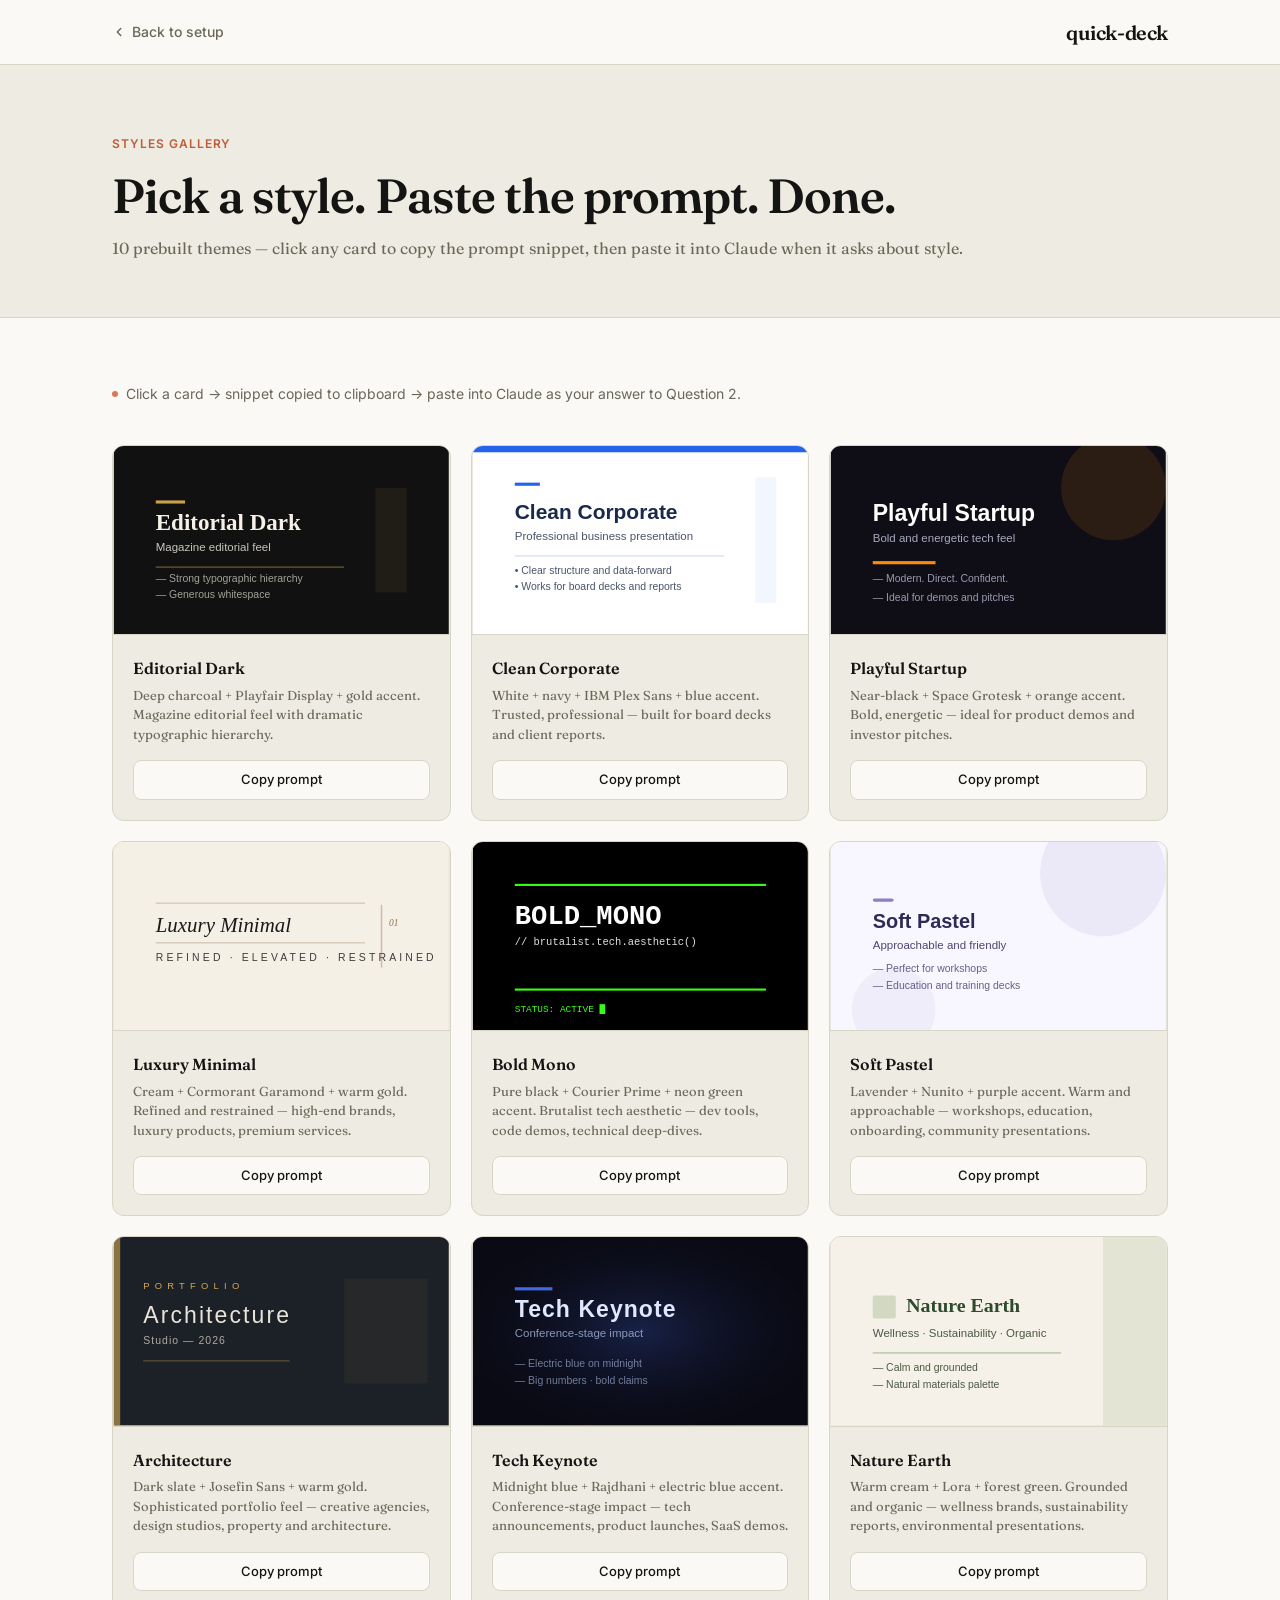
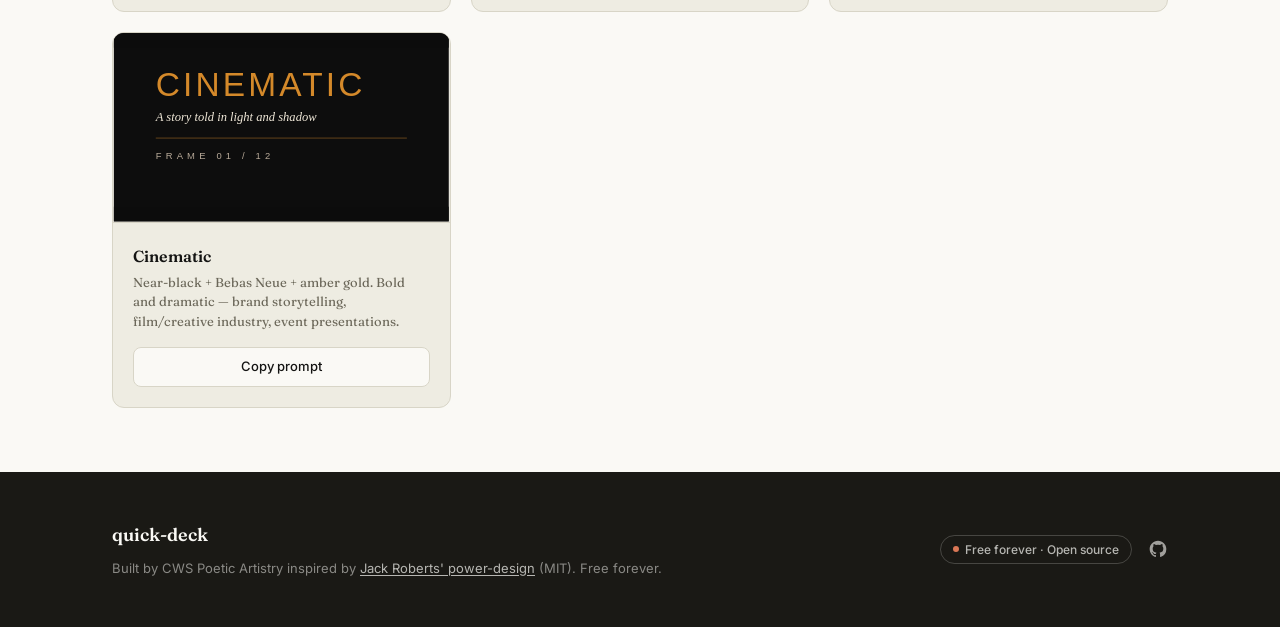
==== commit 4dcca995: "chore: update footer attribution to CWS Poetic Artistry Co-Authored-By: Claude Opus 4.7 <noreply@ant" ====
--- a/docs/styles.html
+++ b/docs/styles.html
@@ -261,7 +261,7 @@
   <div class="footer-inner">
     <div class="footer-left">
       <span class="footer-wordmark">quick-deck</span>
-      <span class="footer-attr">Built on <a href="https://github.com/ItsssssJack/power-design" target="_blank" rel="noopener">Jack Roberts' power-design</a> (MIT). Free forever.</span>
+      <span class="footer-attr">Built by CWS Poetic Artistry inspired by <a href="https://github.com/ItsssssJack/power-design" target="_blank" rel="noopener">Jack Roberts' power-design</a> (MIT). Free forever.</span>
     </div>
     <div class="footer-right">
       <span class="footer-pill">Free forever · Open source</span>
